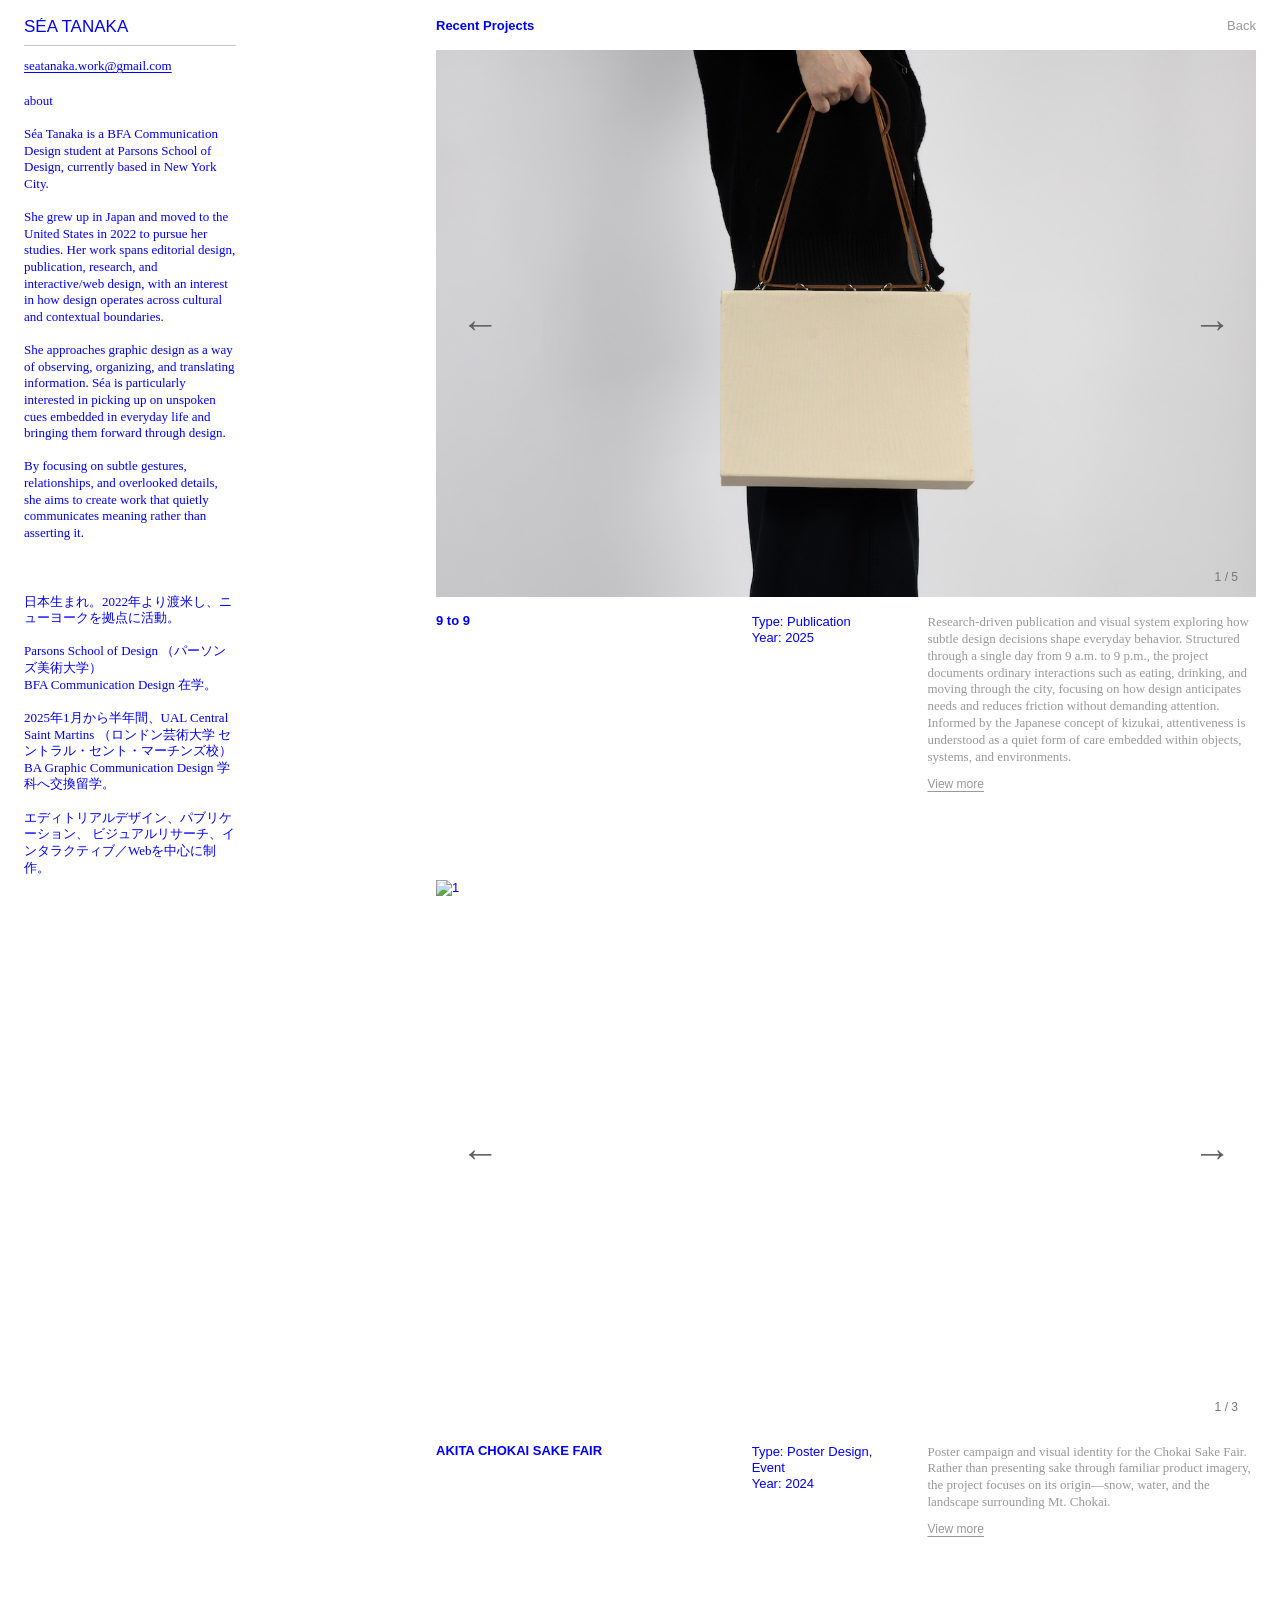
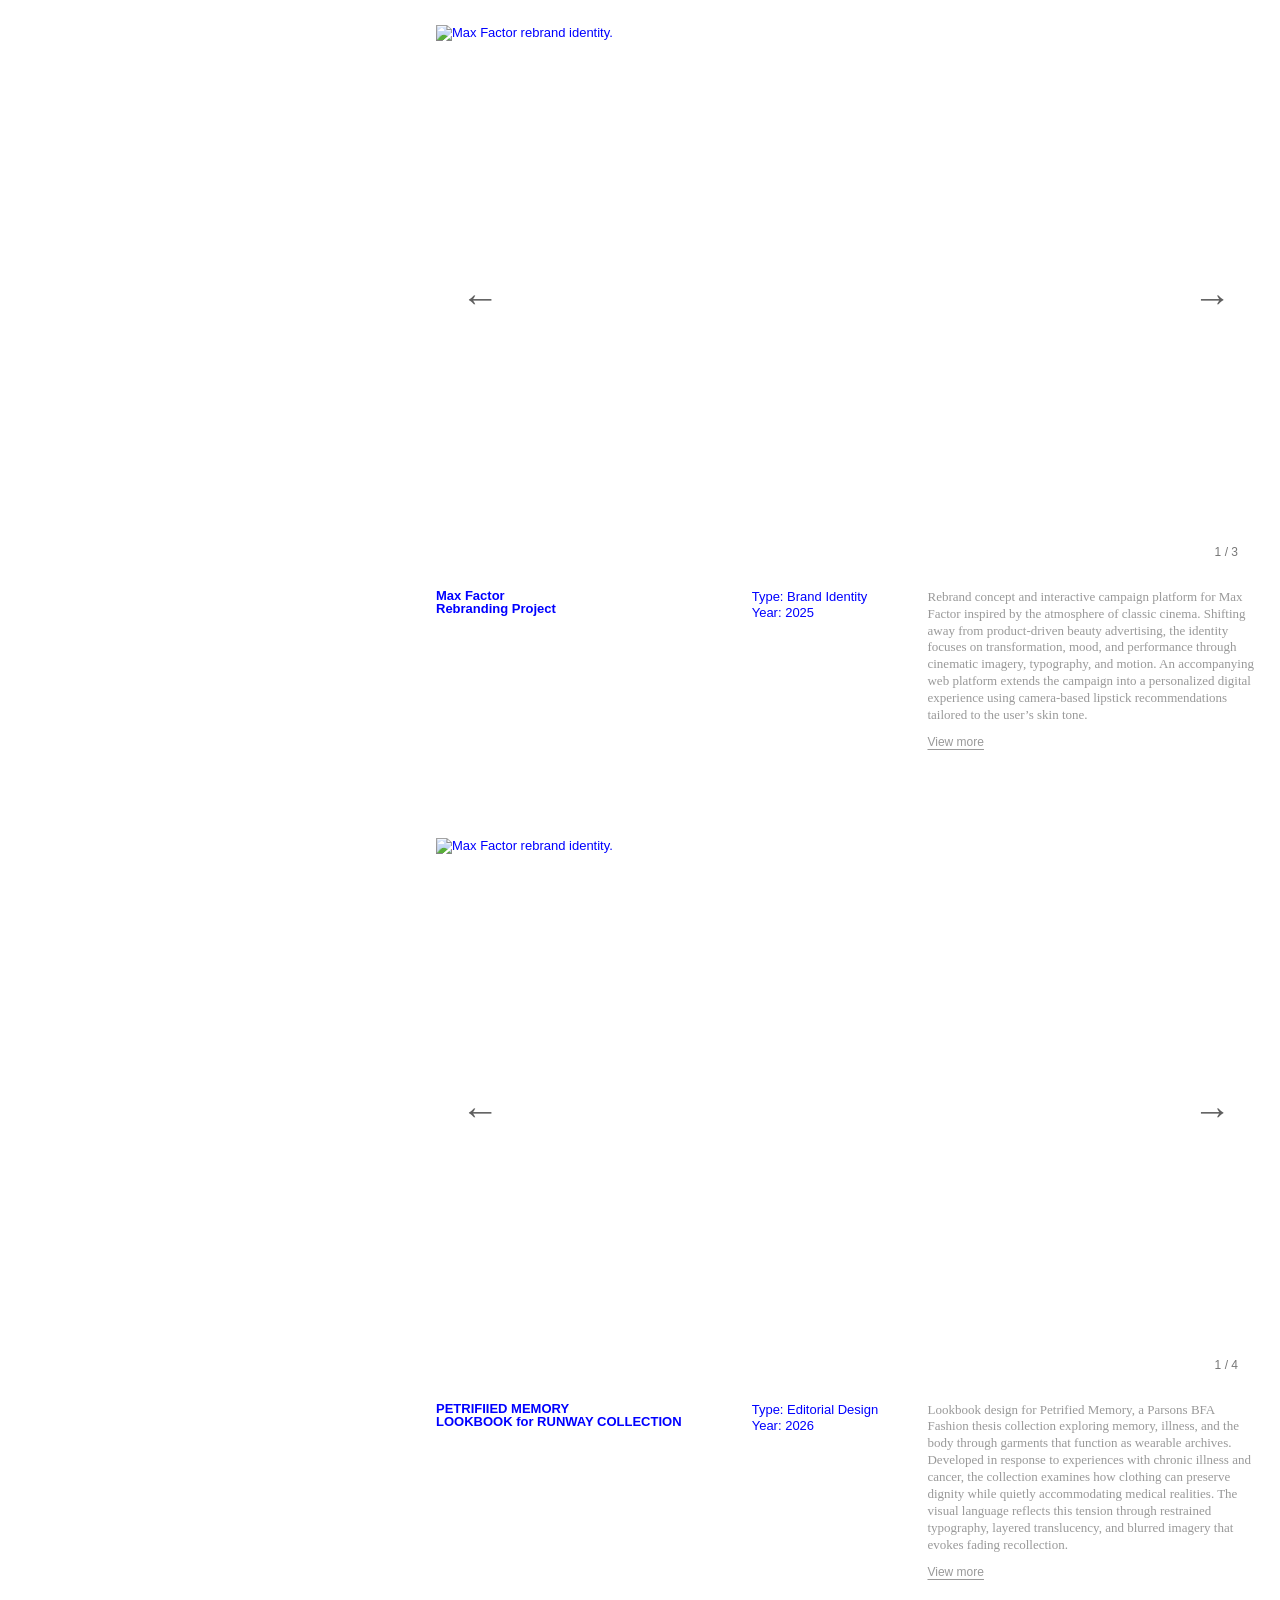
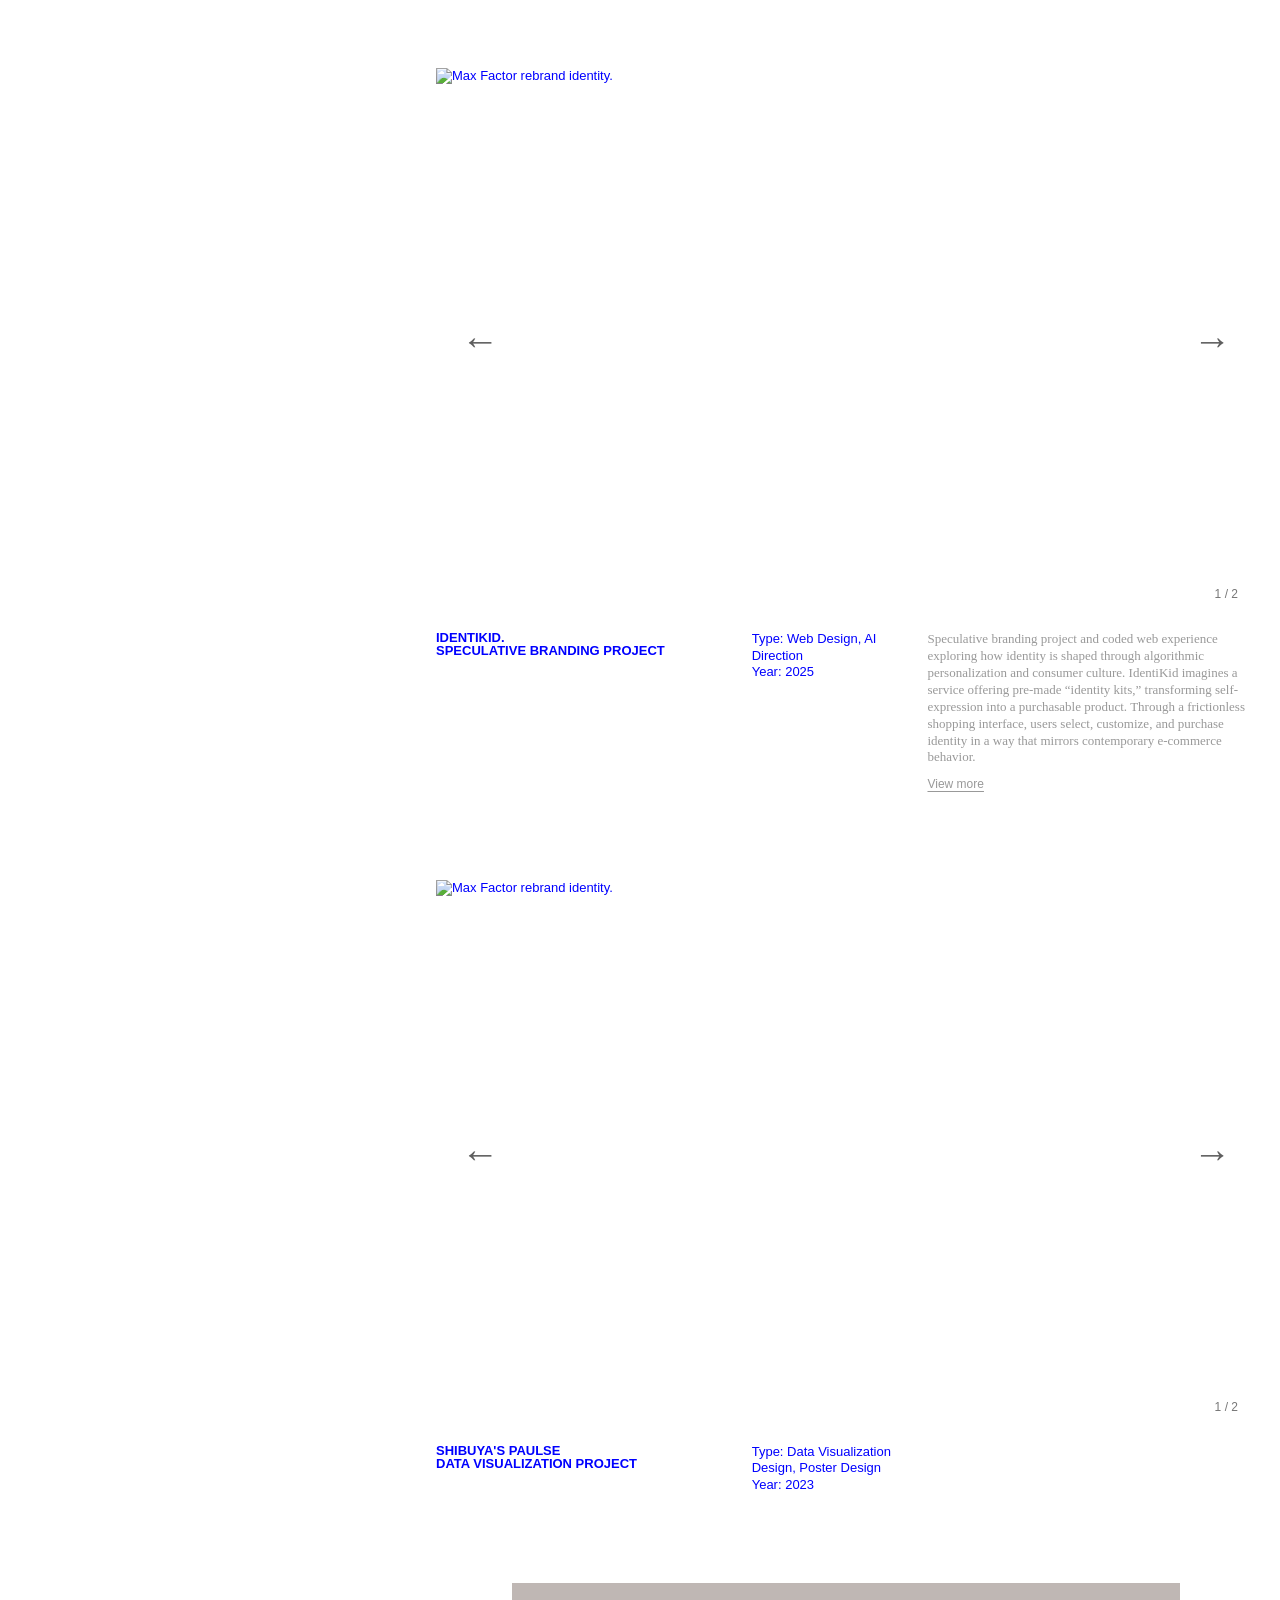
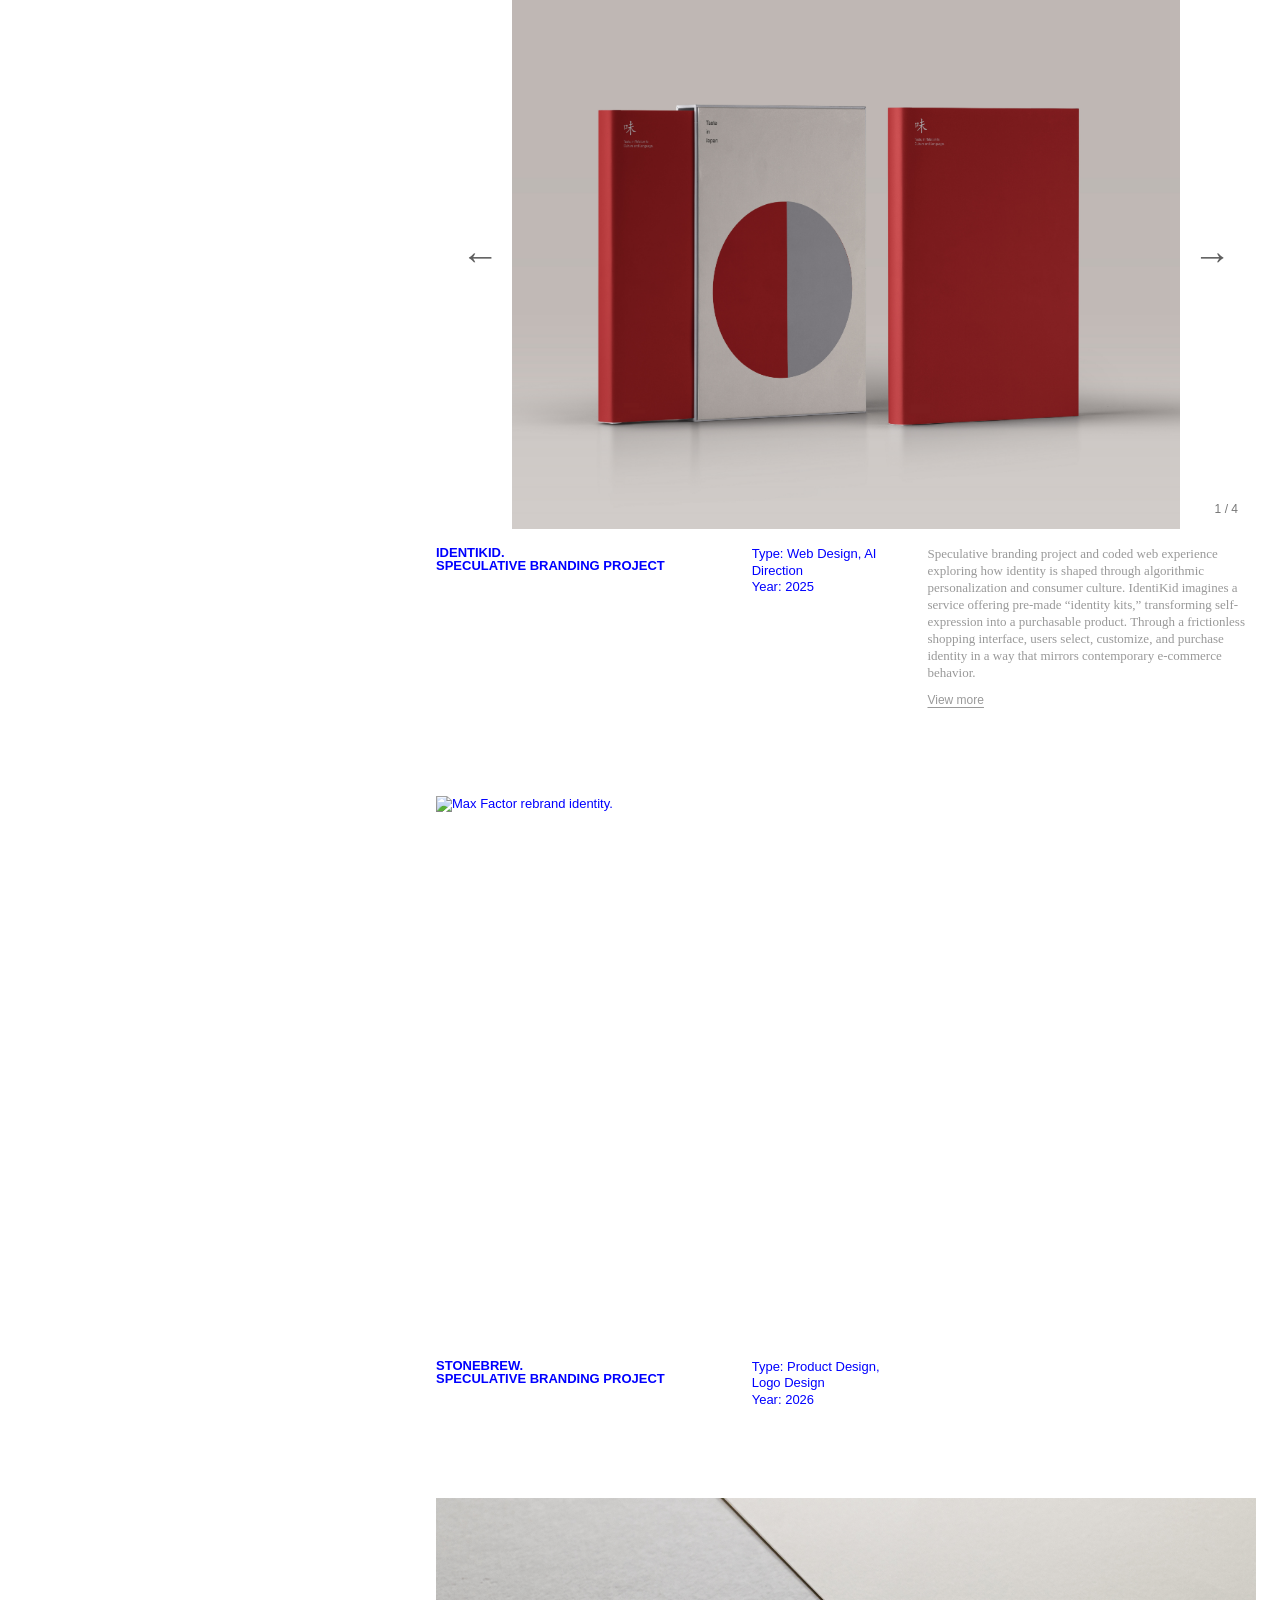
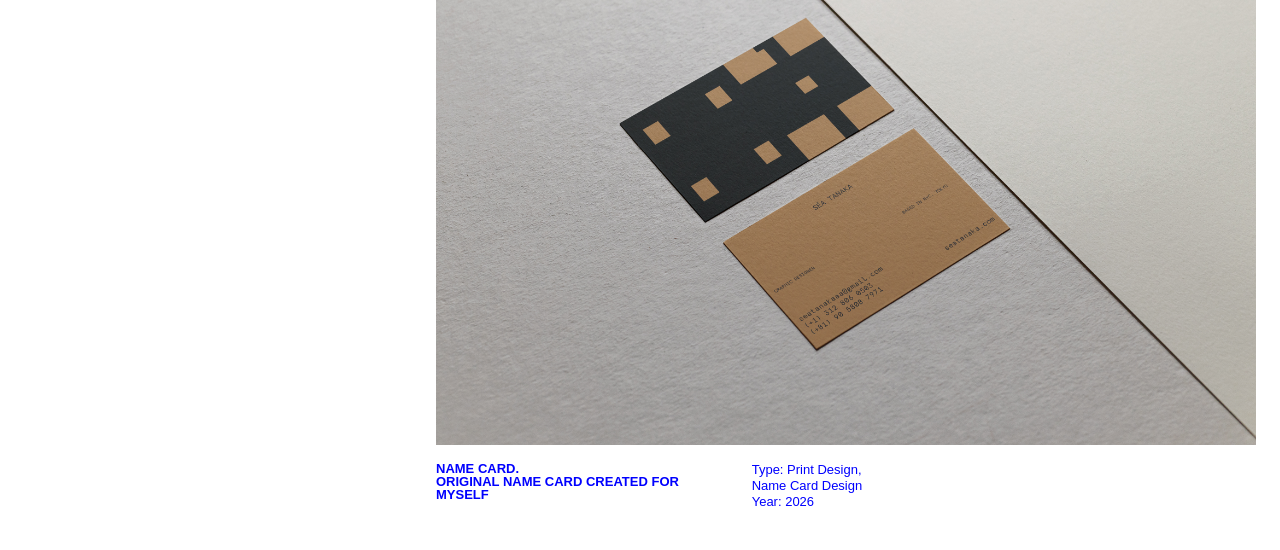
==== work.html @ 683904cb "work.html" ====
<!doctype html>
<html lang="en">

<head>
  <meta charset="utf-8" />
  <meta name="viewport" content="width=device-width, initial-scale=1" />

  <title>Séa Tanaka — Work</title>

  <meta
    name="description"
    content="Selected works by Séa Tanaka."
  />

  <link rel="stylesheet" href="styles.css" />
</head>

<body class="work-body">

  <main class="work-page">

    <!-- LEFT INFORMATION COLUMN -->
    <aside
      class="work-information"
      aria-label="About Séa Tanaka"
    >

      <div class="work-info-header">
        <a href="index.html">SÉA TANAKA</a>
      </div>

      <div class="work-rule"></div>

      <section class="work-info-grid intro-info">

        <div>
          <a href="mailto:seatanaka.work@gmail.com">
            seatanaka.work@gmail.com
          </a>
        </div>

        <div>
          <p>
            about
            <br /><br />

            Séa Tanaka is a BFA Communication Design student at
            Parsons School of Design, currently based in New York City.

            <br /><br />

            She grew up in Japan and moved to the United States in
            2022 to pursue her studies. Her work spans editorial design,
            publication, research, and interactive/web design, with an
            interest in how design operates across cultural and
            contextual boundaries.

            <br /><br />

            She approaches graphic design as a way of observing,
            organizing, and translating information. Séa is particularly
            interested in picking up on unspoken cues embedded in
            everyday life and bringing them forward through design.

            <br /><br />

            By focusing on subtle gestures, relationships, and overlooked
            details, she aims to create work that quietly communicates
            meaning rather than asserting it.
          </p>
        </div>

      </section>

      <section class="work-info-grid current-info">

        <p>
          日本生まれ。2022年より渡米し、ニューヨークを拠点に活動。

          <br /><br />

          Parsons School of Design
          （パーソンズ美術大学）<br />
          BFA Communication Design 在学。

          <br /><br />

          2025年1月から半年間、UAL Central Saint Martins
          （ロンドン芸術大学 セントラル・セント・マーチンズ校）
          BA Graphic Communication Design 学科へ交換留学。

          <br /><br />

          エディトリアルデザイン、パブリケーション、
          ビジュアルリサーチ、インタラクティブ／Webを中心に制作。

          <br /><br />

          日常の中にある言語化されていない気配や関係性に着目し、
          それらを視覚的な構造として立ち上げることに関心がある。
          主張するのではなく、静かに意味が伝わるデザインを
          志向している。
        </p>

      </section>

      <div class="work-rule"></div>

      <section class="work-info-grid detail-info">

        <p>Education</p>

        <div>
          <p>
            Parsons School of Design<br />
            BFA Communication Design<br />
            2022—2026
          </p>

          <p>
            Central Saint Martins<br />
            Graphic Communication Design<br />
            Study Abroad, 2025
          </p>
        </div>

      </section>

      <div class="work-rule"></div>

      <section class="work-info-grid detail-info">

        <p>Skills &amp; Tools</p>

        <div>
          <p>
            Adobe Suite<br />
            HTML / CSS / JS<br />
            Figma<br />
            English / Japanese Translation<br />
            Editorial Design<br />
            Publication Design<br />
            Visual Research<br />
            Interactive Design<br />
            Video
          </p>
        </div>

      </section>

    </aside>


    <!-- RIGHT PROJECT COLUMN -->
    <section class="projects-column">

      <header class="projects-header">
        <h1>Recent Projects</h1>
        <a href="index.html">Back</a>
      </header>

<!-- PROJECT 01 -->
<article class="project" id="9to9">

  <div
    class="project-slider"
    data-slider
    aria-label="9to9 image gallery"
  >

    <div class="project-slides">

      <figure class="project-slide is-active">
        <img
          src="9to9.JPG"
          alt="9to9 image 1"
        />
      </figure>

      <figure class="project-slide">
        <img
          src="9to9_2.JPG"
          alt="9to9 image 2"
        />
      </figure>

      <figure class="project-slide">
        <img
          src="9to9_3.JPG"
          alt="9to9 image 3"
        />
      </figure>

      <figure class="project-slide">
        <img
          src="9to9_4.JPG"
          alt="9to9 image 4"
        />
      </figure>

      <figure class="project-slide">
        <img
          src="9to9_5.jpg"
          alt="9to9 image 5"
        />
      </figure>

    </div>

    <button
      class="slider-button slider-button-previous"
      type="button"
      aria-label="Previous 9to9 image"
    >
      ←
    </button>

    <button
      class="slider-button slider-button-next"
      type="button"
      aria-label="Next 9to9 image"
    >
      →
    </button>

    <p class="slider-counter" aria-live="polite">
      <span class="slider-current">1</span>
      /
      <span class="slider-total">5</span>
    </p>

  </div>

  <div class="project-details">

    <h2>9 to 9</h2>

    <div class="project-meta-grid">
      <p>
        Type: Publication<br />
        Year: 2025
      </p>

      <p class="project-description-text">
        Research-driven publication and visual system exploring how subtle design decisions shape everyday behavior. Structured through a single day from 9 a.m. to 9 p.m., the project documents ordinary interactions such as eating, drinking, and moving through
        the city, focusing on how design anticipates needs and reduces friction without demanding attention. Informed by the Japanese concept of kizukai, attentiveness is understood as a quiet form of care embedded within objects, systems, and environments.
        Through observation, analysis, and categorization, the work reframes design not as something defined by visibility, but by its ability to integrate seamlessly into everyday life, where its success may ultimately lie in its ability to disappear.
      </p>
    </div>

  </div>

</article>


      <!-- PROJECT 02 -->
      <article class="project" id="between">

        <div
          class="project-slider"
          data-slider
          aria-label="Chokai Sake Fair"
        >

          <div class="project-slides">

            <figure class="project-slide is-active">
              <img
                src="akitasakefair.jpg"
                alt="1"
              />
            </figure>

            <figure class="project-slide">
              <img
                src="akitasakefair2.jpg"
                alt="2"
              />
            </figure>

            <figure class="project-slide">
              <img
                src="proj1_3.jpg"
                alt="3"
              />
            </figure>

          </div>

          <button
            class="slider-button slider-button-previous"
            type="button"
            aria-label="Previous Between image"
          >
            ←
          </button>

          <button
            class="slider-button slider-button-next"
            type="button"
            aria-label="Next Between image"
          >
            →
          </button>

          <p class="slider-counter" aria-live="polite">
            <span class="slider-current">1</span>
            /
            <span class="slider-total">5</span>
          </p>

        </div>

        <div class="project-details">

          <h2>AKITA CHOKAI SAKE FAIR</h2>

          <div class="project-meta-grid">

            <p>
              Type: Poster Design, Event<br />
              Year: 2024
            </p>

            <p class="project-description-text">
              Poster campaign and visual identity for the Chokai Sake Fair. Rather than presenting sake through familiar product imagery, the project focuses on its origin—snow, water, and the landscape surrounding Mt. Chokai. In the region, many local products are
              defined through their relationship to the mountain, positioning it as a source of value rather than a backdrop. Subtle gradients and repetition visualize the transformation from snow to water to sake, allowing meaning to emerge gradually through perception
              instead of direct storytelling. Installed across urban spaces, the visuals operate through quiet recognition rather than immediate attention.
            </p>

          </div>

        </div>

      </article>


      <!-- PROJECT 03 -->
      <article class="project" id="max-factor">

        <div
          class="project-slider"
          data-slider
          aria-label="Max Factor Rebrand image gallery"
        >

          <div class="project-slides">

            <figure class="project-slide is-active">
              <img
                src="Free Three Subway Station Poster Mockup.jpg"
                alt="Max Factor rebrand identity."
              />
            </figure>

            <figure class="project-slide">
              <img
                src="maxfactorweb.jpg"
                alt="Max Factor packaging design."
              />
            </figure>

            <figure class="project-slide">
              <img
                src="lga.jpg"
                alt="Max Factor brand application."
              />
            </figure>

          </div>

          <button
            class="slider-button slider-button-previous"
            type="button"
            aria-label="Previous Max Factor Rebrand image"
          >
            ←
          </button>

          <button
            class="slider-button slider-button-next"
            type="button"
            aria-label="Next Max Factor Rebrand image"
          >
            →
          </button>

          <p class="slider-counter" aria-live="polite">
            <span class="slider-current">1</span>
            /
            <span class="slider-total">4</span>
          </p>

        </div>

        <div class="project-details">

          <h2>Max Factor <br> Rebranding Project</h2>

          <div class="project-meta-grid">

            <p>
              Type: Brand Identity<br />
              Year: 2025
            </p>

            <p class="project-description-text">
              Rebrand concept and interactive campaign platform for Max Factor inspired by the atmosphere of classic cinema. Shifting away from product-driven beauty advertising, the identity focuses on transformation, mood, and performance through cinematic
              imagery, typography, and motion. An accompanying web platform extends the campaign into a personalized digital experience using camera-based lipstick recommendations tailored to the user’s skin tone. Rather than functioning solely as a shopping
              tool, the project positions beauty as an immersive brand experience across both physical and digital environments.
            </p>

          </div>

        </div>

      </article>

       <!-- PROJECT 04 -->
       <article class="project" id="petrified memory">

        <div
          class="project-slider"
          data-slider
          aria-label="Petrified Memory image gallery"
        >

          <div class="project-slides">

            <figure class="project-slide is-active">
              <img
                src="petrified.jpg"
                alt="Max Factor rebrand identity."
              />
            </figure>

            <figure class="project-slide">
              <img
                src="mockup3.jpg"
                alt="Max Factor packaging design."
              />
            </figure>

            <figure class="project-slide">
              <img
                src="4.png"
                alt="Max Factor brand application."
              />
            </figure>

            <figure class="project-slide">
              <img
                src="Screenshot 2026-05-10 at 2.46.54 AM.png"
                alt="Max Factor brand application."
              />
            </figure>

          </div>

          <button
            class="slider-button slider-button-previous"
            type="button"
            aria-label="Previous Max Factor Rebrand image"
          >
            ←
          </button>

          <button
            class="slider-button slider-button-next"
            type="button"
            aria-label="Next Max Factor Rebrand image"
          >
            →
          </button>

          <p class="slider-counter" aria-live="polite">
            <span class="slider-current">1</span>
            /
            <span class="slider-total">4</span>
          </p>

        </div>

        <div class="project-details">

          <h2>PETRIFIIED MEMORY<br> LOOKBOOK for RUNWAY COLLECTION</h2>

          <div class="project-meta-grid">

            <p>
              Type: Editorial Design<br />
              Year: 2026
            </p>

            <p class="project-description-text">
              Lookbook design for Petrified Memory, a Parsons BFA Fashion thesis collection exploring memory, illness, and the body through garments that function as wearable archives. Developed in response to experiences with chronic illness and cancer, the
              collection examines how clothing can preserve dignity while quietly accommodating medical realities. The visual language reflects this tension through restrained typography, layered translucency, and blurred imagery that evokes fading recollection.
              Rather than emphasizing spectacle, the design operates through subtle atmosphere—positioning memory not simply as something remembered, but materialized and preserved through the act of making.
            </p>

          </div>

        </div>

      </article>

             <!-- PROJECT 04 -->
             <article class="project" id="petrified memory">

              <div
                class="project-slider"
                data-slider
                aria-label="Petrified Memory image gallery"
              >
      
                <div class="project-slides">
      
                  <figure class="project-slide is-active">
                    <img
                      src="identikidmockup.jpg"
                      alt="Max Factor rebrand identity."
                    />
                  </figure>
      
                  <figure class="project-slide">
                    <img
                      src="SCREEN.jpg"
                      alt="Max Factor packaging design."
                    />
                  </figure>

                </div>
      
                <button
                  class="slider-button slider-button-previous"
                  type="button"
                  aria-label="Previous Max Factor Rebrand image"
                >
                  ←
                </button>
      
                <button
                  class="slider-button slider-button-next"
                  type="button"
                  aria-label="Next Max Factor Rebrand image"
                >
                  →
                </button>
      
                <p class="slider-counter" aria-live="polite">
                  <span class="slider-current">1</span>
                  /
                  <span class="slider-total">4</span>
                </p>
      
              </div>
      
              <div class="project-details">
      
                <h2>IDENTIKID.<br> SPECULATIVE BRANDING PROJECT</h2>
      
                <div class="project-meta-grid">
      
                  <p>
                    Type: Web Design, AI Direction<br />
                    Year: 2025
                  </p>
      
                  <p class="project-description-text">
                    Speculative branding project and coded web experience exploring how identity is shaped through algorithmic personalization and consumer culture. IdentiKid imagines a service offering pre-made “identity kits,” transforming self-expression into a
                    purchasable product. Through a frictionless shopping interface, users select, customize, and purchase identity in a way that mirrors contemporary e-commerce behavior. The minimal corporate aesthetic reflects the clarity and efficiency of algorithmic
                    systems, intentionally blurring the boundary between critique and participation. Rather than offering a definitive answer, the project questions how much of the self is genuinely constructed versus pre-selected through digital systems.
                  </p>
      
                </div>
      
              </div>
      
            </article>

                         <!-- PROJECT 05 -->
             <article class="project" id="petrified memory">

              <div
                class="project-slider"
                data-slider
                aria-label="Petrified Memory image gallery"
              >
      
                <div class="project-slides">
      
                  <figure class="project-slide is-active">
                    <img
                      src="Free Poster Hanging on Tripod Mockup.jpg"
                      alt="Max Factor rebrand identity."
                    />
                  </figure>
      
                  <figure class="project-slide">
                    <img
                      src="SHIBUYAS_PULSE.jpg"
                      alt="Max Factor packaging design."
                    />
                  </figure>

                </div>
      
                <button
                  class="slider-button slider-button-previous"
                  type="button"
                  aria-label="Previous Max Factor Rebrand image"
                >
                  ←
                </button>
      
                <button
                  class="slider-button slider-button-next"
                  type="button"
                  aria-label="Next Max Factor Rebrand image"
                >
                  →
                </button>
      
                <p class="slider-counter" aria-live="polite">
                  <span class="slider-current">1</span>
                  /
                  <span class="slider-total">4</span>
                </p>
      
              </div>
      
              <div class="project-details">
      
                <h2>SHIBUYA'S PAULSE<br> DATA VISUALIZATION PROJECT</h2>
      
                <div class="project-meta-grid">
      
                  <p>
                    Type: Data Visualization Design, Poster Design<br />
                    Year: 2023
                  </p>
      
                  <p class="project-description-text">
                   






                  </p>
      
                </div>
      
              </div>
      
            </article>

            <!-- PROJECT 06 -->
            <article class="project" id="petrified memory">

              <div
                class="project-slider"
                data-slider
                aria-label="Petrified Memory image gallery"
              >
      
                <div class="project-slides">
      
                  <figure class="project-slide is-active">
                    <img
                      src="3.jpg"
                      alt="Max Factor rebrand identity."
                    />
                  </figure>
      
                  <figure class="project-slide">
                    <img
                      src="Tanaka_Séa_TASTE_file2.jpg"
                      alt="Max Factor packaging design."
                    />
                  </figure>

                  <figure class="project-slide">
                    <img
                      src="IMG_5974.JPG"
                      alt="Max Factor packaging design."
                    />
                  </figure>

                  <figure class="project-slide">
                    <img
                      src="Tanaka_Séa_TASTE_file3.jpg"
                      alt="Max Factor packaging design."
                    />
                  </figure>


                </div>
      
                <button
                  class="slider-button slider-button-previous"
                  type="button"
                  aria-label="Previous Max Factor Rebrand image"
                >
                  ←
                </button>
      
                <button
                  class="slider-button slider-button-next"
                  type="button"
                  aria-label="Next Max Factor Rebrand image"
                >
                  →
                </button>
      
                <p class="slider-counter" aria-live="polite">
                  <span class="slider-current">1</span>
                  /
                  <span class="slider-total">4</span>
                </p>
      
              </div>
      
              <div class="project-details">
      
                <h2>IDENTIKID.<br> SPECULATIVE BRANDING PROJECT</h2>
      
                <div class="project-meta-grid">
      
                  <p>
                    Type: Web Design, AI Direction<br />
                    Year: 2025
                  </p>
      
                  <p class="project-description-text">
                    Speculative branding project and coded web experience exploring how identity is shaped through algorithmic personalization and consumer culture. IdentiKid imagines a service offering pre-made “identity kits,” transforming self-expression into a
                    purchasable product. Through a frictionless shopping interface, users select, customize, and purchase identity in a way that mirrors contemporary e-commerce behavior. The minimal corporate aesthetic reflects the clarity and efficiency of algorithmic
                    systems, intentionally blurring the boundary between critique and participation. Rather than offering a definitive answer, the project questions how much of the self is genuinely constructed versus pre-selected through digital systems.
                  </p>
      
                </div>
      
              </div>
      
            </article>

                        <!-- PROJECT 06 -->
            <article class="project" id="petrified memory">

              <div
                class="project-slider"
                data-slider
                aria-label="Petrified Memory image gallery"
              >
      
                <div class="project-slides">
      
                  <figure class="project-slide is-active">
                    <img
                      src="stonebrew.jpg"
                      alt="Max Factor rebrand identity."
                    />
                  </figure>

                </div>
      
                <button
                  class="slider-button slider-button-previous"
                  type="button"
                  aria-label="Previous Max Factor Rebrand image"
                >
                  ←
                </button>
      
                <button
                  class="slider-button slider-button-next"
                  type="button"
                  aria-label="Next Max Factor Rebrand image"
                >
                  →
                </button>
      
                <p class="slider-counter" aria-live="polite">
                  <span class="slider-current">1</span>
                  /
                  <span class="slider-total">4</span>
                </p>
      
              </div>
      
              <div class="project-details">
      
                <h2>STONEBREW.<br> SPECULATIVE BRANDING PROJECT</h2>
      
                <div class="project-meta-grid">
      
                  <p>
                    Type: Product Design, Logo Design<br />
                    Year: 2026
                  </p>
      
                  <p class="project-description-text">
              
                  </p>
      
                </div>
      
              </div>
      
            </article>


            <!-- PROJECT 07 -->
            <article class="project" id="petrified memory">

              <div
                class="project-slider"
                data-slider
                aria-label="Petrified Memory image gallery"
              >
      
                <div class="project-slides">
      
                  <figure class="project-slide is-active">
                    <img
                      src="namecard.jpg"
                      alt="Max Factor rebrand identity."
                    />
                  </figure>


                </div>
      
                <button
                  class="slider-button slider-button-previous"
                  type="button"
                  aria-label="Previous Max Factor Rebrand image"
                >
                  ←
                </button>
      
                <button
                  class="slider-button slider-button-next"
                  type="button"
                  aria-label="Next Max Factor Rebrand image"
                >
                  →
                </button>
      
                <p class="slider-counter" aria-live="polite">
                  <span class="slider-current">1</span>
                  /
                  <span class="slider-total">4</span>
                </p>
      
              </div>
      
              <div class="project-details">
      
                <h2>NAME CARD.<br>ORIGINAL NAME CARD CREATED FOR MYSELF</h2>
      
                <div class="project-meta-grid">
      
                  <p>
                    Type: Print Design, Name Card Design<br />
                    Year: 2026
                  </p>
      
                  <p class="project-description-text">
                

                  </p>
      
                </div>
      
              </div>
      
            </article>
      

    </section>

    

  </main>

  <script>
    document.addEventListener("DOMContentLoaded", function () {
  
      /* ========================================
         PROJECT IMAGE SLIDERS
      ======================================== */
  
      const sliders = document.querySelectorAll(".project-slider");
  
      sliders.forEach(function (slider) {
        const slides = Array.from(
          slider.querySelectorAll(".project-slide")
        );
  
        const previousButton = slider.querySelector(
          ".slider-button-previous"
        );
  
        const nextButton = slider.querySelector(
          ".slider-button-next"
        );
  
        const currentCounter = slider.querySelector(
          ".slider-current"
        );
  
        const totalCounter = slider.querySelector(
          ".slider-total"
        );
  
        const sliderCounter = slider.querySelector(
          ".slider-counter"
        );
  
        if (slides.length === 0) {
          return;
        }
  
        let currentIndex = 0;
        let touchStartX = 0;
  
        function showSlide(index) {
          currentIndex =
            (index + slides.length) % slides.length;
  
          slides.forEach(function (slide, slideIndex) {
            const isActive =
              slideIndex === currentIndex;
  
            slide.classList.toggle(
              "is-active",
              isActive
            );
  
            slide.setAttribute(
              "aria-hidden",
              String(!isActive)
            );
          });
  
          if (currentCounter) {
            currentCounter.textContent =
              String(currentIndex + 1);
          }
        }
  
        if (totalCounter) {
          totalCounter.textContent =
            String(slides.length);
        }
  
        /* Hide the arrows and counter for one-image projects */
        if (slides.length === 1) {
          if (previousButton) {
            previousButton.hidden = true;
          }
  
          if (nextButton) {
            nextButton.hidden = true;
          }
  
          if (sliderCounter) {
            sliderCounter.hidden = true;
          }
        }
  
        previousButton?.addEventListener(
          "click",
          function () {
            showSlide(currentIndex - 1);
          }
        );
  
        nextButton?.addEventListener(
          "click",
          function () {
            showSlide(currentIndex + 1);
          }
        );
  
        slider.addEventListener(
          "touchstart",
          function (event) {
            touchStartX =
              event.changedTouches[0].clientX;
          },
          { passive: true }
        );
  
        slider.addEventListener(
          "touchend",
          function (event) {
            const touchEndX =
              event.changedTouches[0].clientX;
  
            const swipeDistance =
              touchEndX - touchStartX;
  
            if (swipeDistance > 45) {
              showSlide(currentIndex - 1);
            } else if (swipeDistance < -45) {
              showSlide(currentIndex + 1);
            }
          },
          { passive: true }
        );
  
        showSlide(0);
      });
  
  
      /* ========================================
         PROJECT DESCRIPTION VIEW MORE
      ======================================== */
  
      const descriptions = document.querySelectorAll(
        ".project-description-text"
      );
  
      function splitIntoSentences(text) {
        if ("Segmenter" in Intl) {
          const segmenter = new Intl.Segmenter(
            document.documentElement.lang || "en",
            {
              granularity: "sentence"
            }
          );
  
          return Array.from(
            segmenter.segment(text),
            function (segment) {
              return segment.segment.trim();
            }
          ).filter(Boolean);
        }
  
        return (
          text.match(
            /[^.!?。！？]+[.!?。！？]+|[^.!?。！？]+$/g
          ) || [text]
        ).map(function (sentence) {
          return sentence.trim();
        });
      }
  
      descriptions.forEach(function (description, index) {
        const fullText = description.textContent
          .replace(/\s+/g, " ")
          .trim();
  
        /* Ignore empty descriptions */
        if (!fullText) {
          return;
        }
  
        const sentences = splitIntoSentences(fullText);
  
        /* No button when the description is 3 sentences or shorter */
        if (sentences.length <= 3) {
          description.textContent = fullText;
          return;
        }
  
        const previewText = sentences
          .slice(0, 3)
          .join(" ");
  
        const descriptionId =
          "project-description-" + index;
  
        description.id = descriptionId;
        description.textContent = "";
  
        const preview = document.createElement("span");
        preview.className = "description-preview";
        preview.textContent = previewText;
  
        const full = document.createElement("span");
        full.className = "description-full";
        full.textContent = fullText;
  
        const button = document.createElement("button");
        button.className = "description-toggle";
        button.type = "button";
        button.textContent = "View more";
  
        button.setAttribute(
          "aria-expanded",
          "false"
        );
  
        button.setAttribute(
          "aria-controls",
          descriptionId
        );
  
        button.addEventListener("click", function () {
          const isExpanded =
            description.classList.toggle("is-expanded");
  
          button.textContent = isExpanded
            ? "View less"
            : "View more";
  
          button.setAttribute(
            "aria-expanded",
            String(isExpanded)
          );
        });
  
        description.appendChild(preview);
description.appendChild(full);
description.appendChild(button);
      });
  
    });
  </script>

</body>
</html>
---- styles.css ----
@font-face {
  font-family: "Apercu Mono Pro";
  src: url("fonts/ApercuMonoPro-Regular.ttf") format("truetype");
  font-weight: 400;
  font-style: normal;
  font-display: swap;
}

@font-face {
  font-family: "Apercu Mono Pro";
  src: url("fonts/ApercuMonoPro-Medium.ttf") format("truetype");
  font-weight: 500;
  font-style: normal;
  font-display: swap;
}

@font-face {
  font-family: "Apercu Mono Pro";
  src: url("fonts/ApercuMonoPro-Bold.ttf") format("truetype");
  font-weight: 700;
  font-style: normal;
  font-display: swap;
}

:root {
  --page-background: #ffffff;
  --text-color: #0000ff;
  --muted: #999999;
  --rule: #c8c8c8;
  --page-padding: clamp(1rem, 2.2vw, 2.25rem);
  --serif: "Times New Roman", Times, serif;
  --sans: "Apercu Mono Pro", Arial, Helvetica, sans-serif;
}

*,
*::before,
*::after {
  box-sizing: border-box;
}

html {
  scroll-behavior: smooth;
}

body {
  margin: 0;
  min-width: 320px;
  background: var(--page-background);
  color: var(--text-color);
  font-family: var(--serif);
  font-size: clamp(15px, 1vw, 18px);
  line-height: 1.15;
}

a {
  color: inherit;
  text-decoration-thickness: 1px;
  text-underline-offset: 0.12em;
}

button {
  font: inherit;
}

p,
h1,
h2,
figure {
  margin: 0;
}


/* ========================================
   LANDING PAGE
======================================== */

.landing {
  position: relative;
  isolation: isolate;
  min-height: 100svh;
  overflow: hidden;
  padding: var(--page-padding);

  display: grid;
  grid-template-rows: auto 1fr auto;

  /* Everything on the landing page is sans */
  font-family: var(--sans);
}

.intro-grid,
.footer {
  position: relative;
  z-index: 2;
}

.intro-grid {
  display: grid;
  grid-template-columns:
    minmax(150px, 0.75fr)
    minmax(130px, 0.65fr)
    minmax(300px, 1.5fr);

  gap: clamp(1.5rem, 5vw, 6rem);
  align-items: start;
}

.site-title,
.project-meta a,
.footer-nav a {
  text-decoration: none;
}

/* Only "work" is serif italic */
.project-meta h1,
.project-meta h1 a {
  font-family: var(--serif);
  font-size: 1em;
  font-style: italic;
  font-weight: 400;
}

.project-meta h1 a {
  display: inline-block;

  transition:
      transform 0.25s ease,
      letter-spacing 0.25s ease;

      animation: workHint 20s cubic-bezier(.22,1,.36,1) infinite;
}

.project-meta h1 a:hover {
  transform: scale(1.08);
  letter-spacing: 0.04em;
}

@keyframes workHint {

  /* Idle */
  0%, 85%, 100% {
      transform: scale(1);
      letter-spacing: 0;
  }

  /* First pulse */
  2% {
      transform: scale(1.18);
      letter-spacing: 0.08em;
  }

  4% {
      transform: scale(1);
      letter-spacing: 0;
  }

  /* Second pulse */
  6% {
      transform: scale(1.18);
      letter-spacing: 0.08em;
  }

  8% {
      transform: scale(1);
      letter-spacing: 0;
  }
}

/* Everything else stays sans */
.site-title,
.project-description,
.project-description p,
.read-more,
.footer,
.footer-nav,
.footer-nav a,
.copyright {
  font-family: var(--sans);
  font-style: normal;
}

.project-description {
  justify-self: end;
  width: min(100%, 430px);

  font-size: 11px;   /* try 12px */
  line-height: 1.35;
}

.image-stage {
  position: absolute;
  inset: 0;
  z-index: 1;

  display: flex;
  align-items: center;
  justify-content: center;

  pointer-events: none;
}

.image-stage img {
  display: block;
  width: min(21vw, 360px);
  aspect-ratio: 4 / 5;

  object-fit: cover;
  object-position: center;
}

.footer {
  align-self: end;

  display: flex;
  justify-content: space-between;
  align-items: flex-end;

  gap: 2rem;
  font-size: 0.8em;
}

.footer-nav {
  display: flex;
  gap: 1.1rem;
}


/* ========================================
   WORK PAGE
======================================== */

.work-body {
  background: #ffffff;
  font-family: var(--sans);
  font-size: 13px;
  line-height: 1.25;
}

.work-page {
  width: 100%;
  padding: 18px 24px 40px;

  display: grid;
  grid-template-columns:
    minmax(190px, 220px)
    minmax(60px, 1fr)
    minmax(620px, 820px);

  align-items: start;
}


/* ========================================
   LEFT INFORMATION COLUMN
======================================== */

.work-information {
  grid-column: 1;

  position: sticky;
  top: 18px;
  align-self: start;

  max-height: calc(100svh - 36px);
  overflow-y: auto;
  overflow-x: hidden;

  padding-right: 8px;

  font-family: var(--serif);
  font-size: 13px;
  line-height: 1.26;
}

/* Name stays sans */
.work-info-header {
  font-family: var(--sans);
  font-size: 17px;
  line-height: 1;
  font-weight: 400;
  text-transform: uppercase;
}

.work-info-header a {
  text-decoration: none;
}

.work-rule {
  height: 1px;
  margin: 10px 0 12px;
  background: var(--rule);
}

.work-info-grid {
  display: block;
  font-family: var(--serif);
}

.work-info-grid > div + div {
  margin-top: 18px;
}

.intro-info {
  font-family: var(--serif);
  font-size: 13px;
  line-height: 1.28;
}

.intro-info p + p {
  margin-top: 16px;
}

.resume-link {
  margin-top: 18px;
}

.current-info {
  margin: 52px 0 48px;

  font-family: var(--serif);
  font-size: 13px;
  line-height: 1.28;
}

.current-info > div + div {
  margin-top: 12px;
}

.detail-info {
  padding: 0 0 30px;

  font-family: var(--serif);
  font-size: 12.5px;
  line-height: 1.28;
}

.detail-info + .detail-info {
  padding-top: 14px;
  border-top: 1px solid var(--rule);
}

.detail-info > div + div {
  margin-top: 14px;
}

.detail-info div p + p {
  margin-top: 16px;
}


/* ========================================
   RIGHT PROJECT COLUMN
======================================== */

.projects-column {
  grid-column: 3;

  min-width: 0;
  width: 100%;
  max-width: 820px;

  justify-self: end;

  font-family: var(--sans);
}

.projects-header {
  display: flex;
  justify-content: space-between;
  align-items: baseline;

  gap: 24px;
  margin-bottom: 16px;

  font-family: var(--sans);
}

.projects-header h1,
.project-details h2 {
  font-family: var(--sans);
  font-size: 13px;
  line-height: 1;
  font-style: normal;
  font-weight: 600;
}

.projects-header a {
  color: var(--muted);
  text-decoration: none;
}

.project + .project {
  margin-top: 90px;
}


/* ========================================
   PROJECT SLIDER
======================================== */

.project-slider {
  position: relative;
  width: 100%;
  overflow: hidden;

  background: transparent;
  touch-action: pan-y;
}

.project-slides {
  position: relative;
  width: 100%;
  aspect-ratio: 3 / 2;
}

.project-slide {
  position: absolute;
  inset: 0;

  visibility: hidden;
  opacity: 0;
  pointer-events: none;

  transition:
    opacity 0.25s ease,
    visibility 0.25s ease;
}

.project-slide.is-active {
  visibility: visible;
  opacity: 1;
  pointer-events: auto;
}

.project-slide img {
  display: block;
  width: 100%;
  height: 100%;

  object-fit: contain;
  object-position: center;

  user-select: none;
  -webkit-user-select: none;
  -webkit-user-drag: none;
}


/* ========================================
   SLIDER ARROWS
======================================== */

.slider-button {
  position: absolute;
  top: 50%;
  z-index: 10;

  width: 52px;
  height: 52px;
  padding: 0;
  border: 0;

  display: flex;
  align-items: center;
  justify-content: center;

  background: transparent;
  color: #5f5f5f;

  font-family: var(--sans);
  font-size: 38px;
  font-weight: 300;
  line-height: 1;

  cursor: pointer;
  pointer-events: auto;

  transform: translateY(-50%);
}

.slider-button-previous {
  left: 18px;
}

.slider-button-next {
  right: 18px;
}

.slider-button:hover {
  color: #111111;
}

.slider-button:focus-visible {
  outline: 1px solid #111111;
  outline-offset: 3px;
}

.slider-button[hidden] {
  display: none;
}


/* ========================================
   IMAGE COUNTER
======================================== */

.slider-counter {
  position: absolute;
  right: 18px;
  bottom: 14px;
  z-index: 3;

  color: #777777;

  font-family: var(--sans);
  font-size: 12px;
  line-height: 1;
}

.slider-counter[hidden] {
  display: none;
}


/* ========================================
   PROJECT DETAILS
======================================== */

.project-details {
  width: 100%;
  max-width: 820px;
  margin-top: 17px;

  display: grid;
  grid-template-columns:
    minmax(150px, 0.72fr)
    minmax(320px, 1.28fr);

  gap: 32px;

  font-family: var(--sans);
}

.project-meta-grid {
  display: grid;
  grid-template-columns:
    minmax(110px, 0.45fr)
    minmax(200px, 1fr);

  gap: 28px;
}

/* Type and year stay sans */
.project-meta-grid > p:first-child {
  font-family: var(--sans);
}

/* Description is serif */
.project-description-text {
  color: var(--muted);

  font-family: var(--serif);
  font-size: 13px;
  line-height: 1.3;
}


/* ========================================
   VIEW MORE / VIEW LESS
======================================== */

.description-full {
  display: none;
}

.project-description-text.is-expanded
.description-preview {
  display: none;
}

.project-description-text.is-expanded
.description-full {
  display: inline;
}

.description-toggle {
  display: block;
  margin-top: 12px;
  padding: 0;
  border: 0;

  background: transparent;
  color: var(--muted);

  font-family: var(--sans);
  font-size: 12px;
  font-style: normal;
  font-weight: 400;
  line-height: 1;

  text-align: left;
  text-decoration: underline;
  text-decoration-thickness: 1px;
  text-underline-offset: 3px;

  cursor: pointer;
}

.description-toggle:hover {
  color: #111111;
}

.description-toggle:focus-visible {
  outline: 1px solid currentColor;
  outline-offset: 4px;
}


/* ========================================
   LARGE / MEDIUM SCREEN ADJUSTMENTS
======================================== */

@media (max-width: 1250px) {
  .work-page {
    grid-template-columns:
      minmax(180px, 210px)
      minmax(48px, 1fr)
      minmax(540px, 720px);
  }

  .projects-column,
  .project-details {
    width: 100%;
    max-width: none;
  }
}

@media (max-width: 1050px) {
  .work-page {
    grid-template-columns:
      minmax(170px, 200px)
      minmax(36px, 1fr)
      minmax(0, 1fr);
  }
}

@media (max-width: 900px) {
  .intro-grid {
    grid-template-columns: 1fr 1fr;
    gap: 1.75rem 2rem;
  }

  .project-description {
    grid-column: 1 / -1;
  }

  .image-stage {
    padding-top: 5rem;
  }

  .image-stage img {
    width: min(34vw, 300px);
  }

  .work-page {
    grid-template-columns: 1fr;
    row-gap: 52px;
    padding: 18px;
  }

  .work-information,
  .projects-column {
    grid-column: 1;
  }

  .work-information {
    position: static;
    max-height: none;
    overflow: visible;
    padding-right: 0;
  }

  .projects-column {
    max-width: 100%;
    justify-self: stretch;
  }
}

@media (max-width: 650px) {
  .landing {
    overflow-y: auto;
    gap: 2rem;
  }

  .intro-grid {
    grid-template-columns: 1fr;
    gap: 1rem;
  }

  .project-description {
    grid-column: auto;
    max-width: 100%;
  }

  .image-stage {
    position: relative;
    inset: auto;
    min-height: 47vh;
    padding: 0;
  }

  .image-stage img {
    width: min(55vw, 240px);
  }

  .footer {
    flex-direction: column-reverse;
    align-items: flex-start;
    gap: 1rem;
  }

  .work-page {
    padding: 14px;
  }

  .work-info-header {
    font-size: 16px;
  }

  .project-slides {
    aspect-ratio: 4 / 3;
  }

  .slider-button {
    width: 44px;
    height: 44px;
    font-size: 30px;
  }

  .slider-button-previous {
    left: 6px;
  }

  .slider-button-next {
    right: 6px;
  }

  .slider-counter {
    right: 10px;
    bottom: 10px;
  }

  .project-details,
  .project-meta-grid {
    grid-template-columns: 1fr;
    gap: 16px;
  }

  .current-info {
    margin: 38px 0;
  }

  .project + .project {
    margin-top: 64px;
  }

  .project-details {
    width: 100%;
  }

  .description-toggle {
    margin-top: 10px;
  }
}


/* ========================================
   REDUCED MOTION
======================================== */

@media (prefers-reduced-motion: reduce) {
  html {
    scroll-behavior: auto;
  }

  .project-slide {
    transition: none;
  }
}
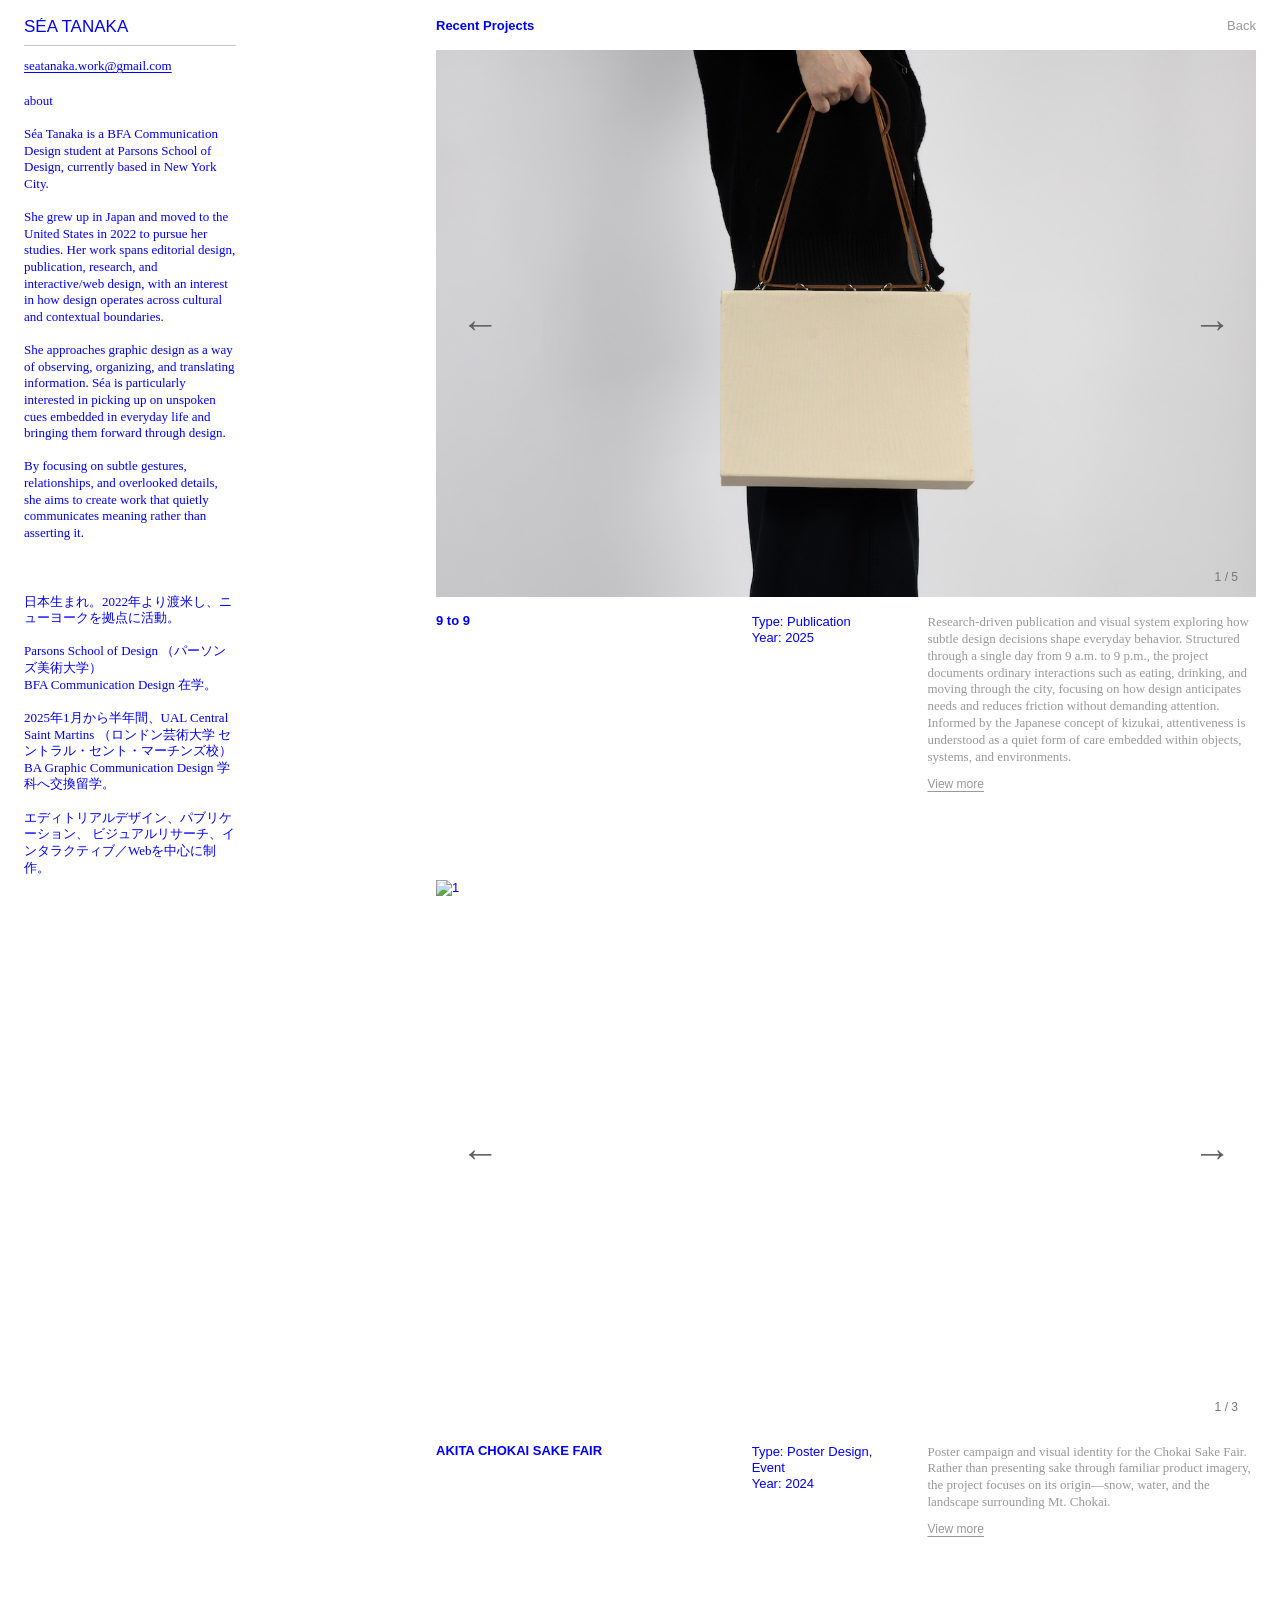
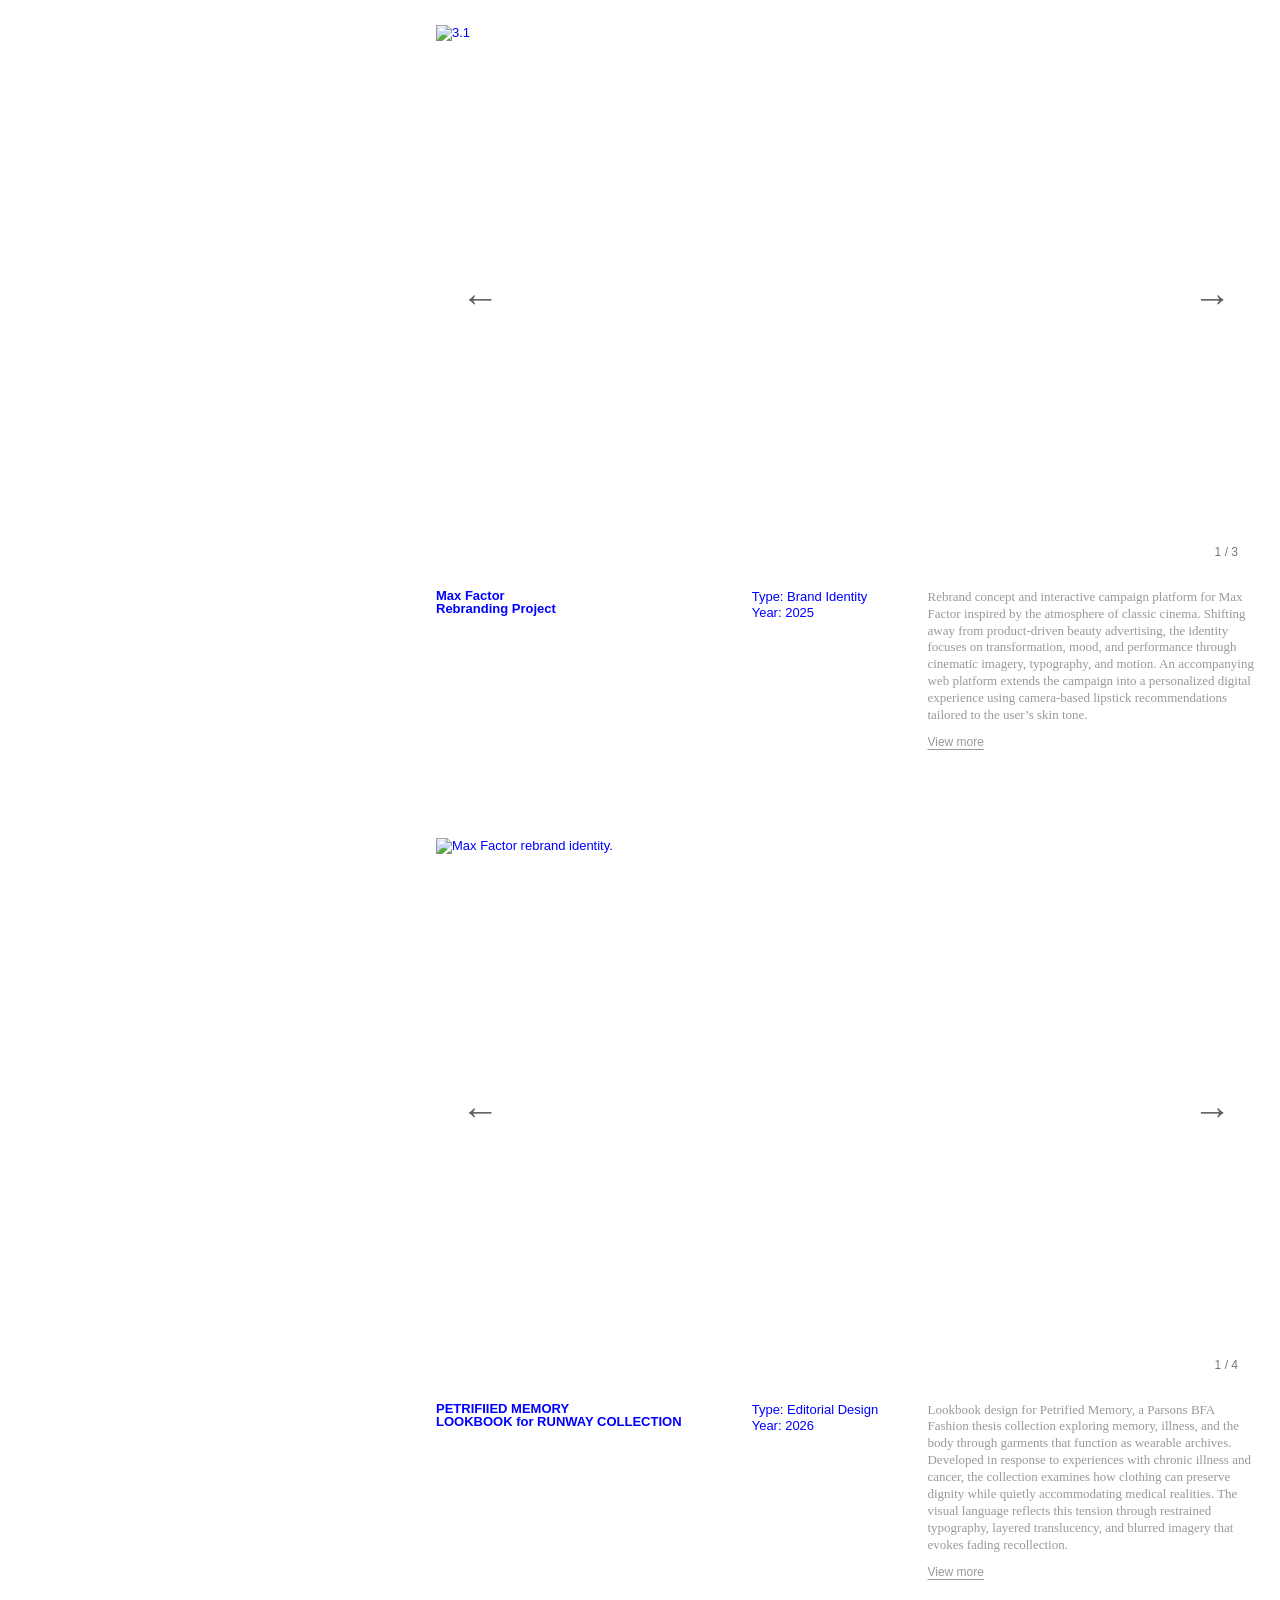
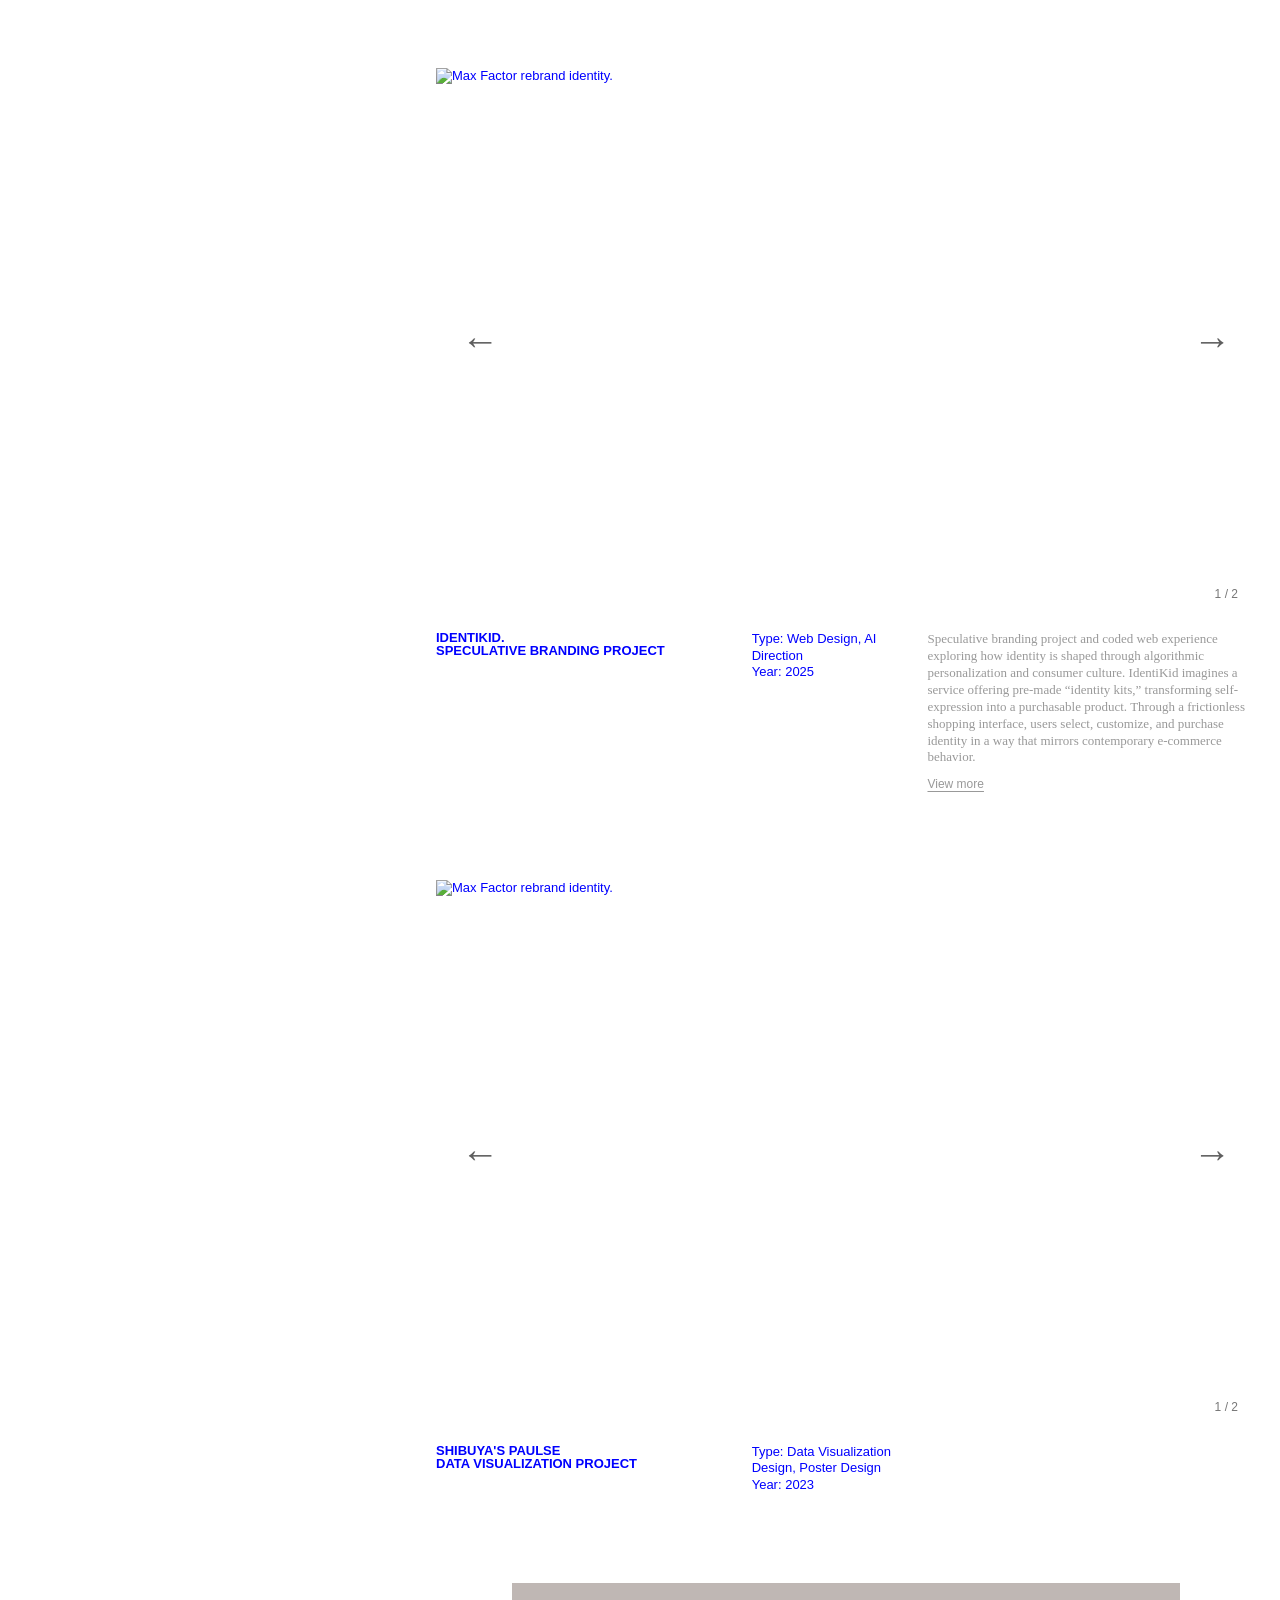
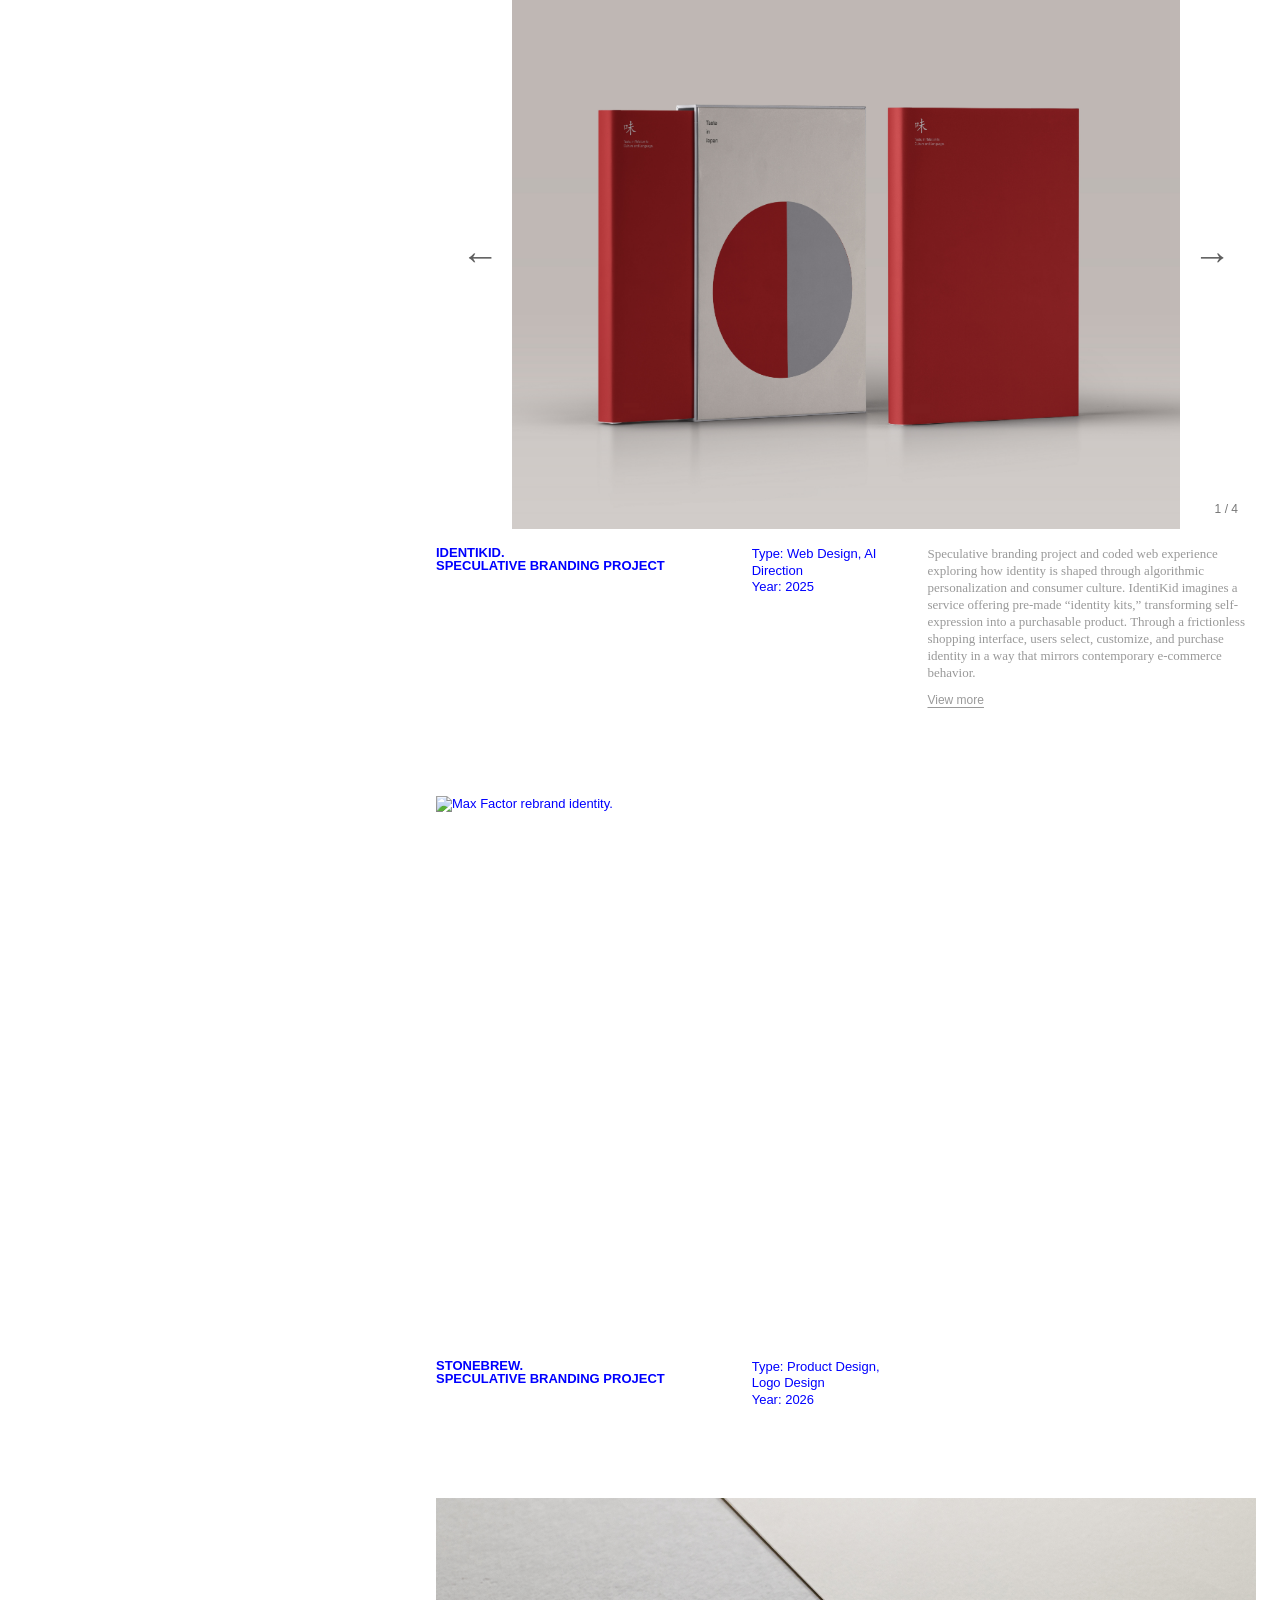
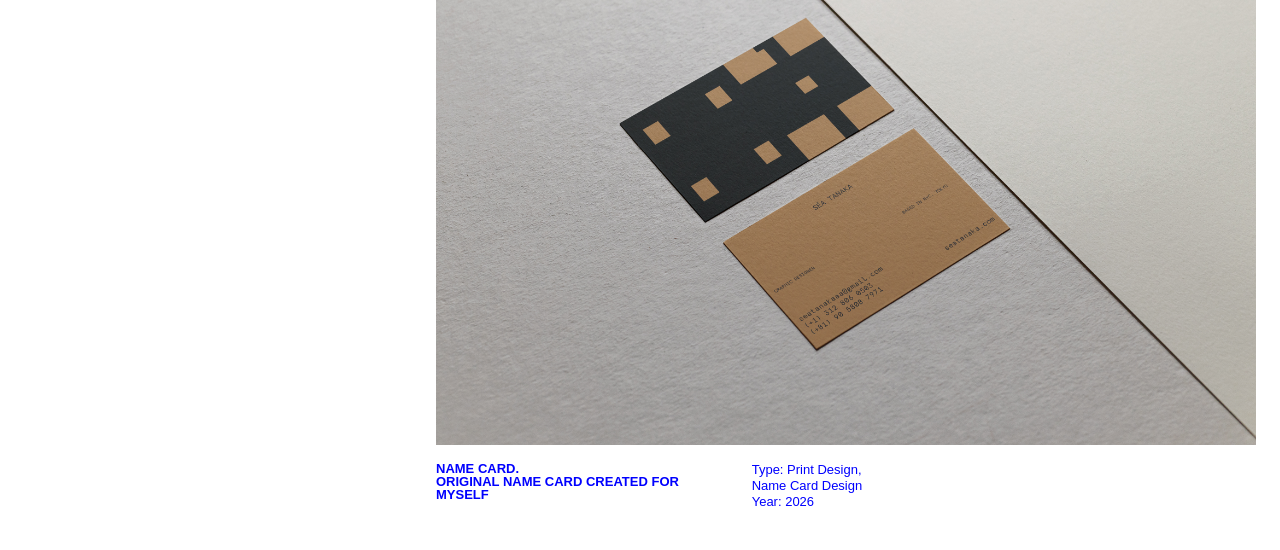
==== commit 9ec41823: "work.html" ====
--- a/work.html
+++ b/work.html
@@ -349,21 +349,21 @@
             <figure class="project-slide is-active">
               <img
                 src="Free Three Subway Station Poster Mockup.jpg"
-                alt="Max Factor rebrand identity."
+                alt="3.1"
               />
             </figure>
 
             <figure class="project-slide">
               <img
                 src="maxfactorweb.jpg"
-                alt="Max Factor packaging design."
+                alt="3.2"
               />
             </figure>
 
             <figure class="project-slide">
               <img
                 src="lga.jpg"
-                alt="Max Factor brand application."
+                alt="3.3"
               />
             </figure>
 
@@ -450,7 +450,7 @@
 
             <figure class="project-slide">
               <img
-                src="Screenshot 2026-05-10 at 2.46.54 AM.png"
+                src="page_3.png"
                 alt="Max Factor brand application."
               />
             </figure>
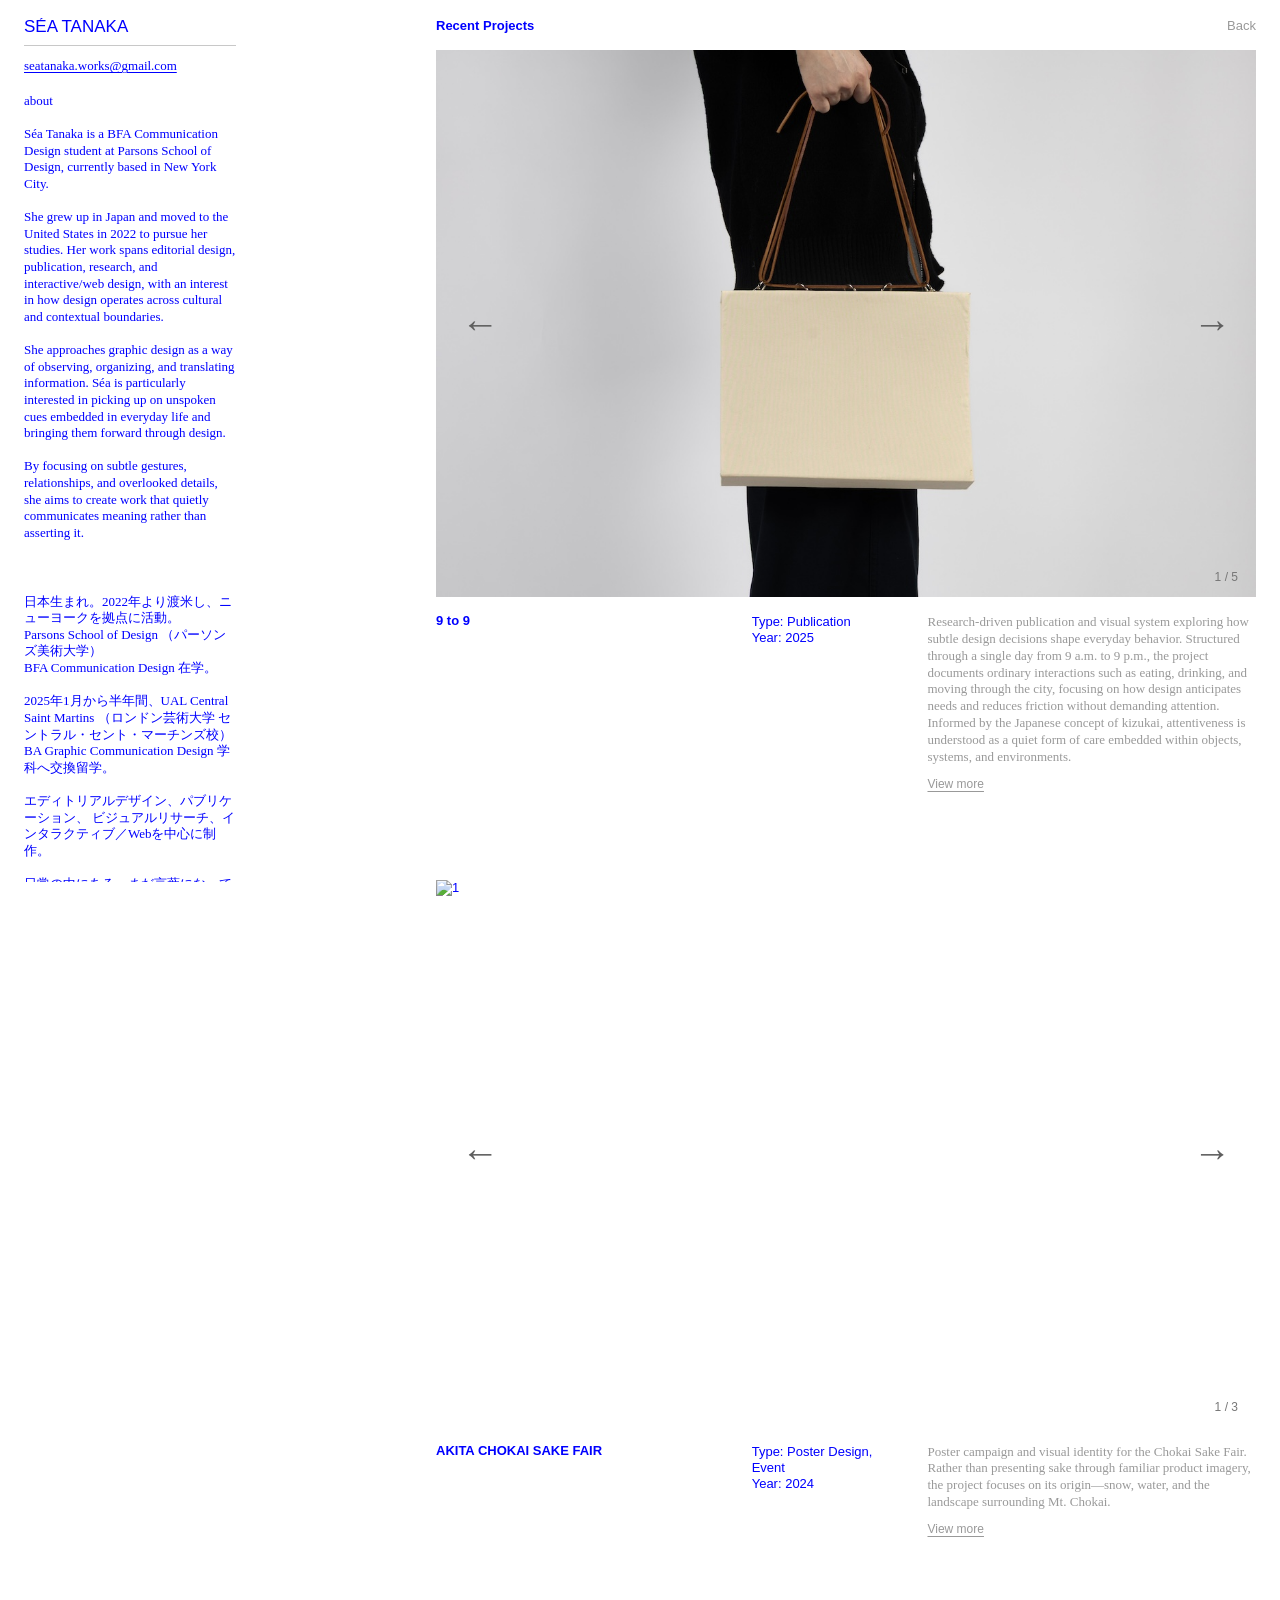
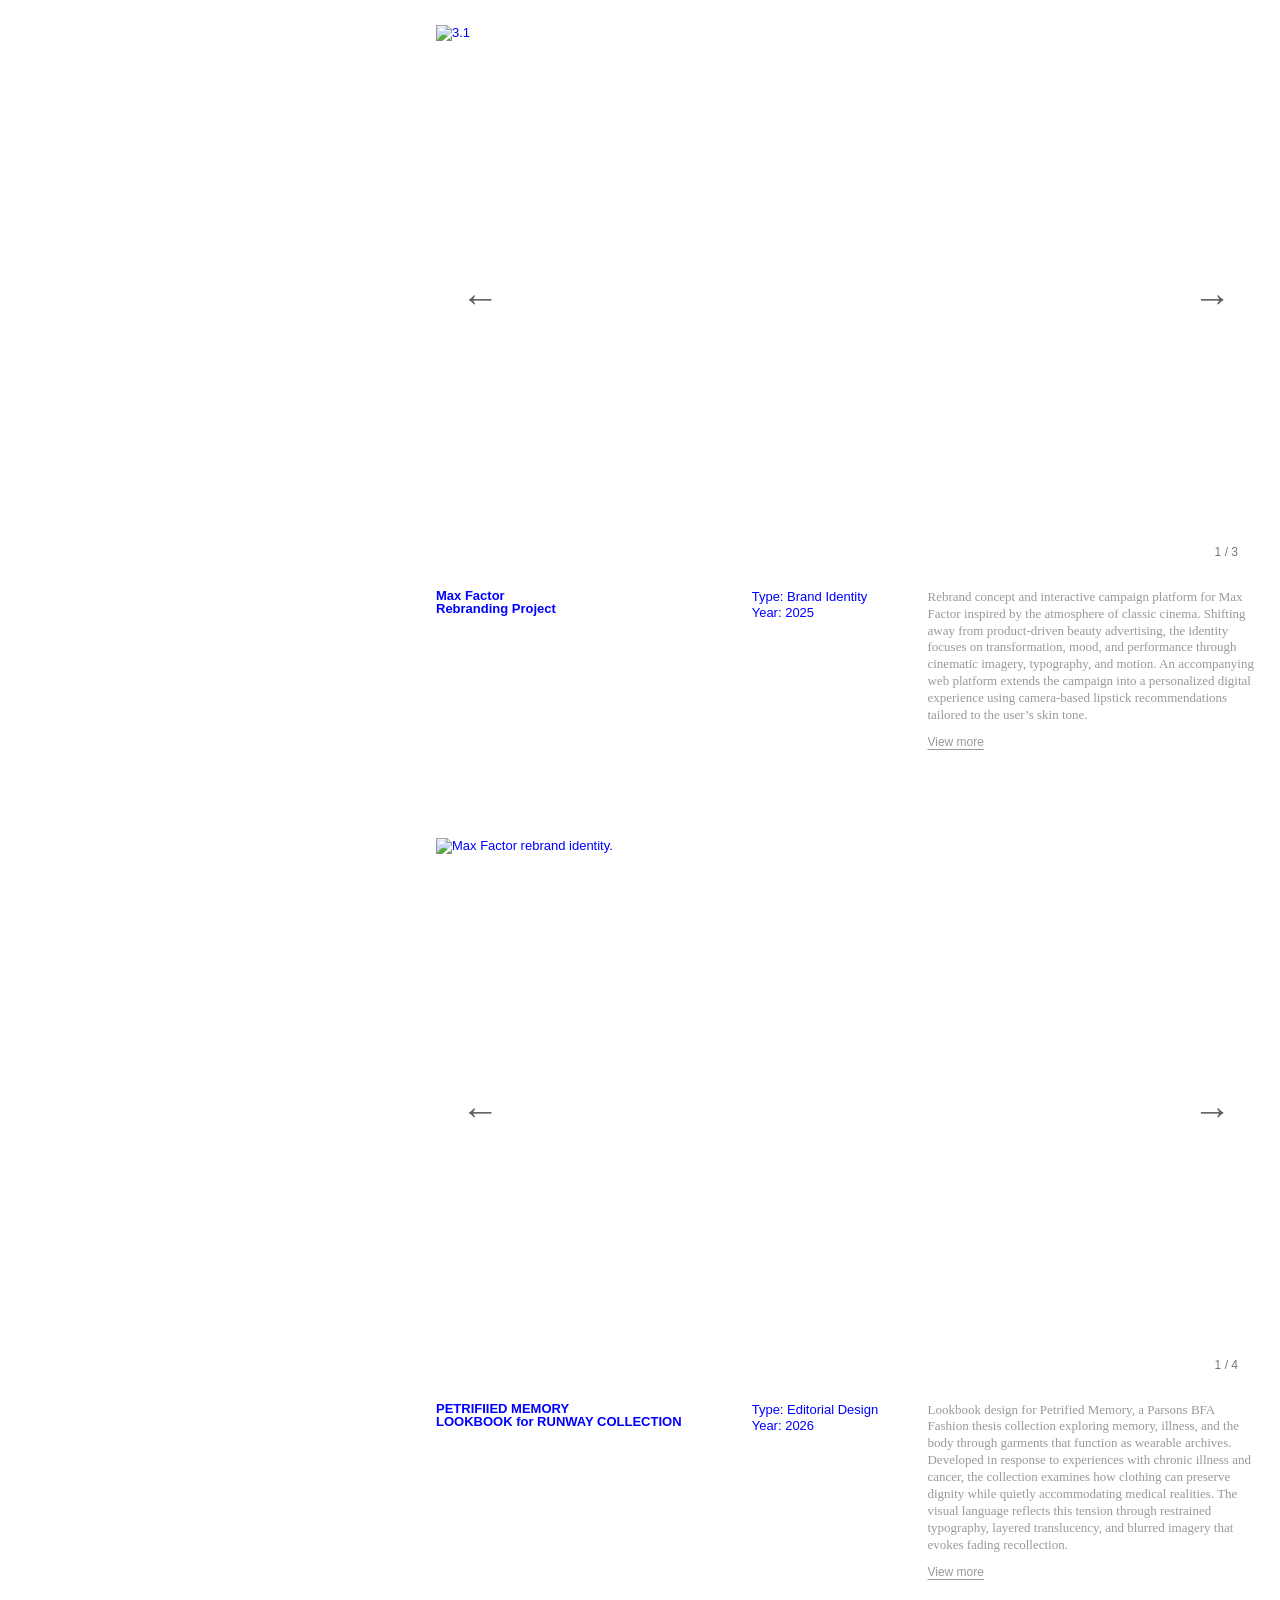
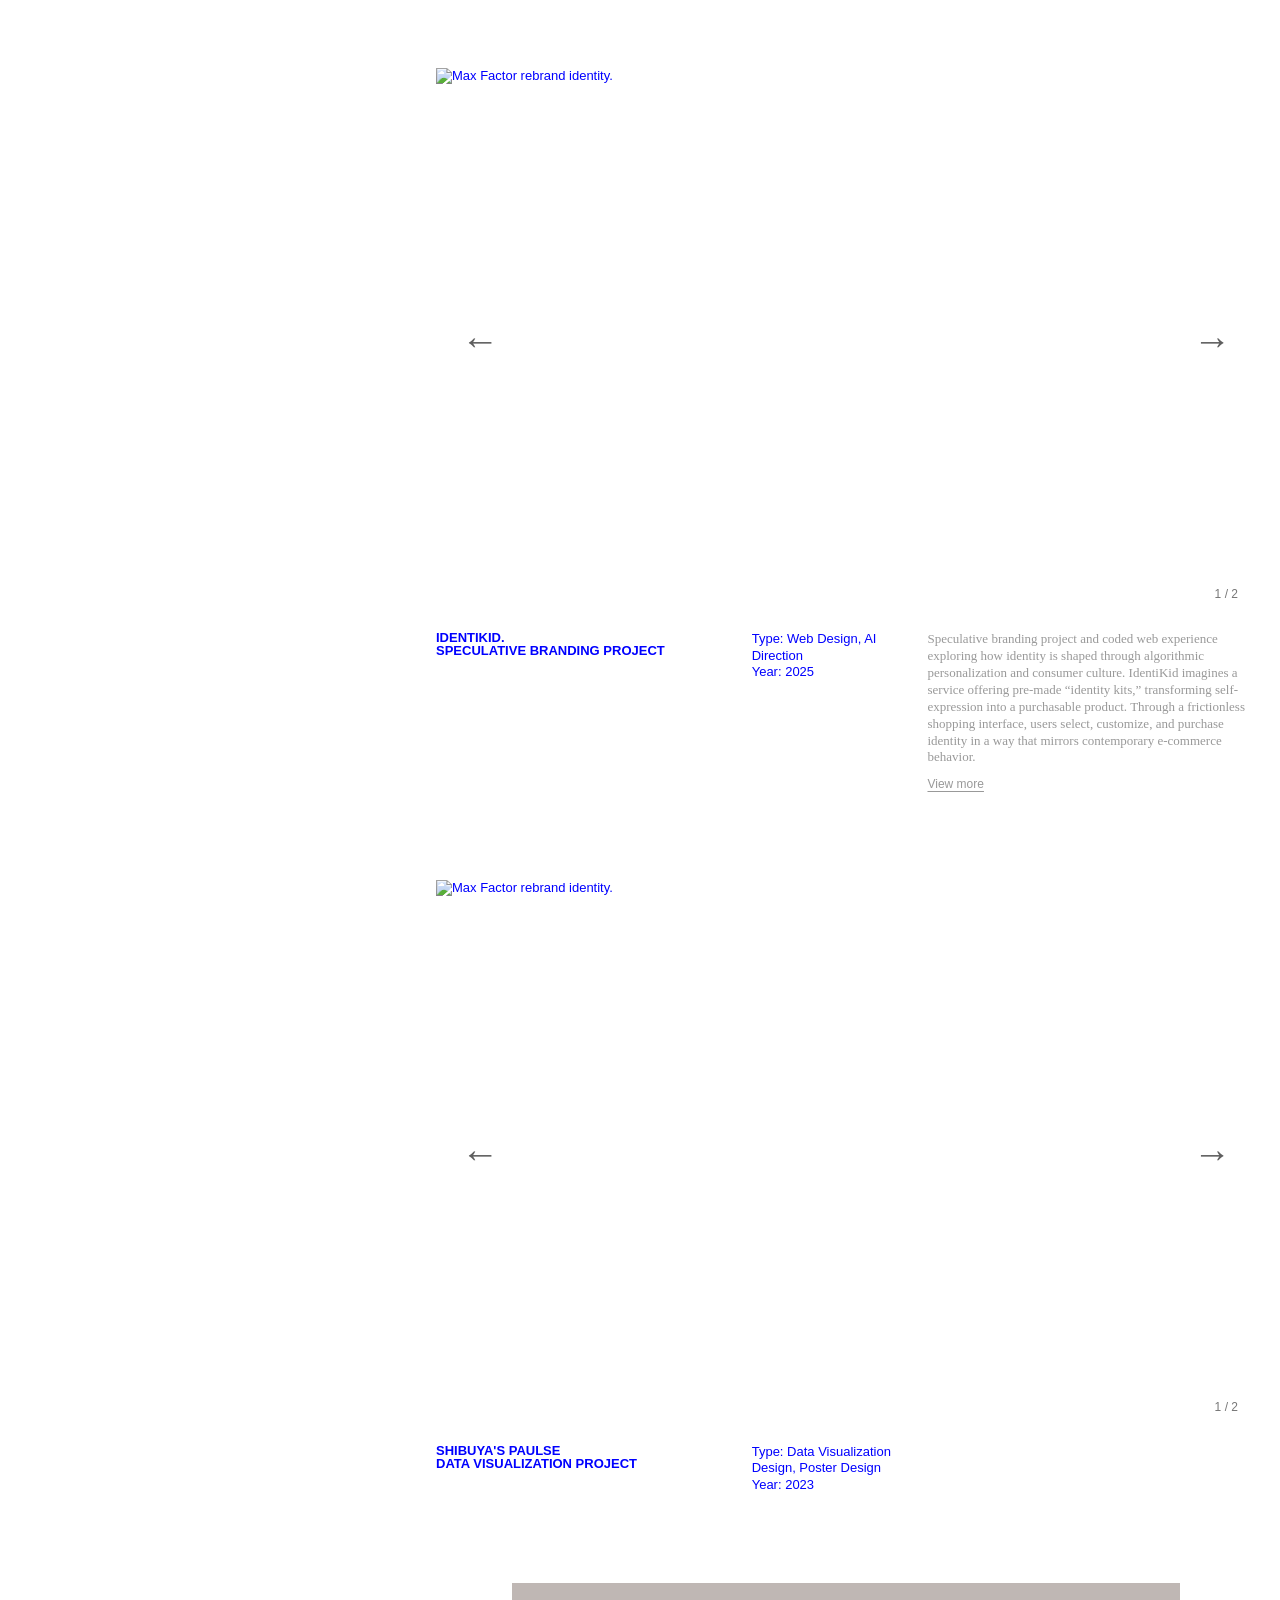
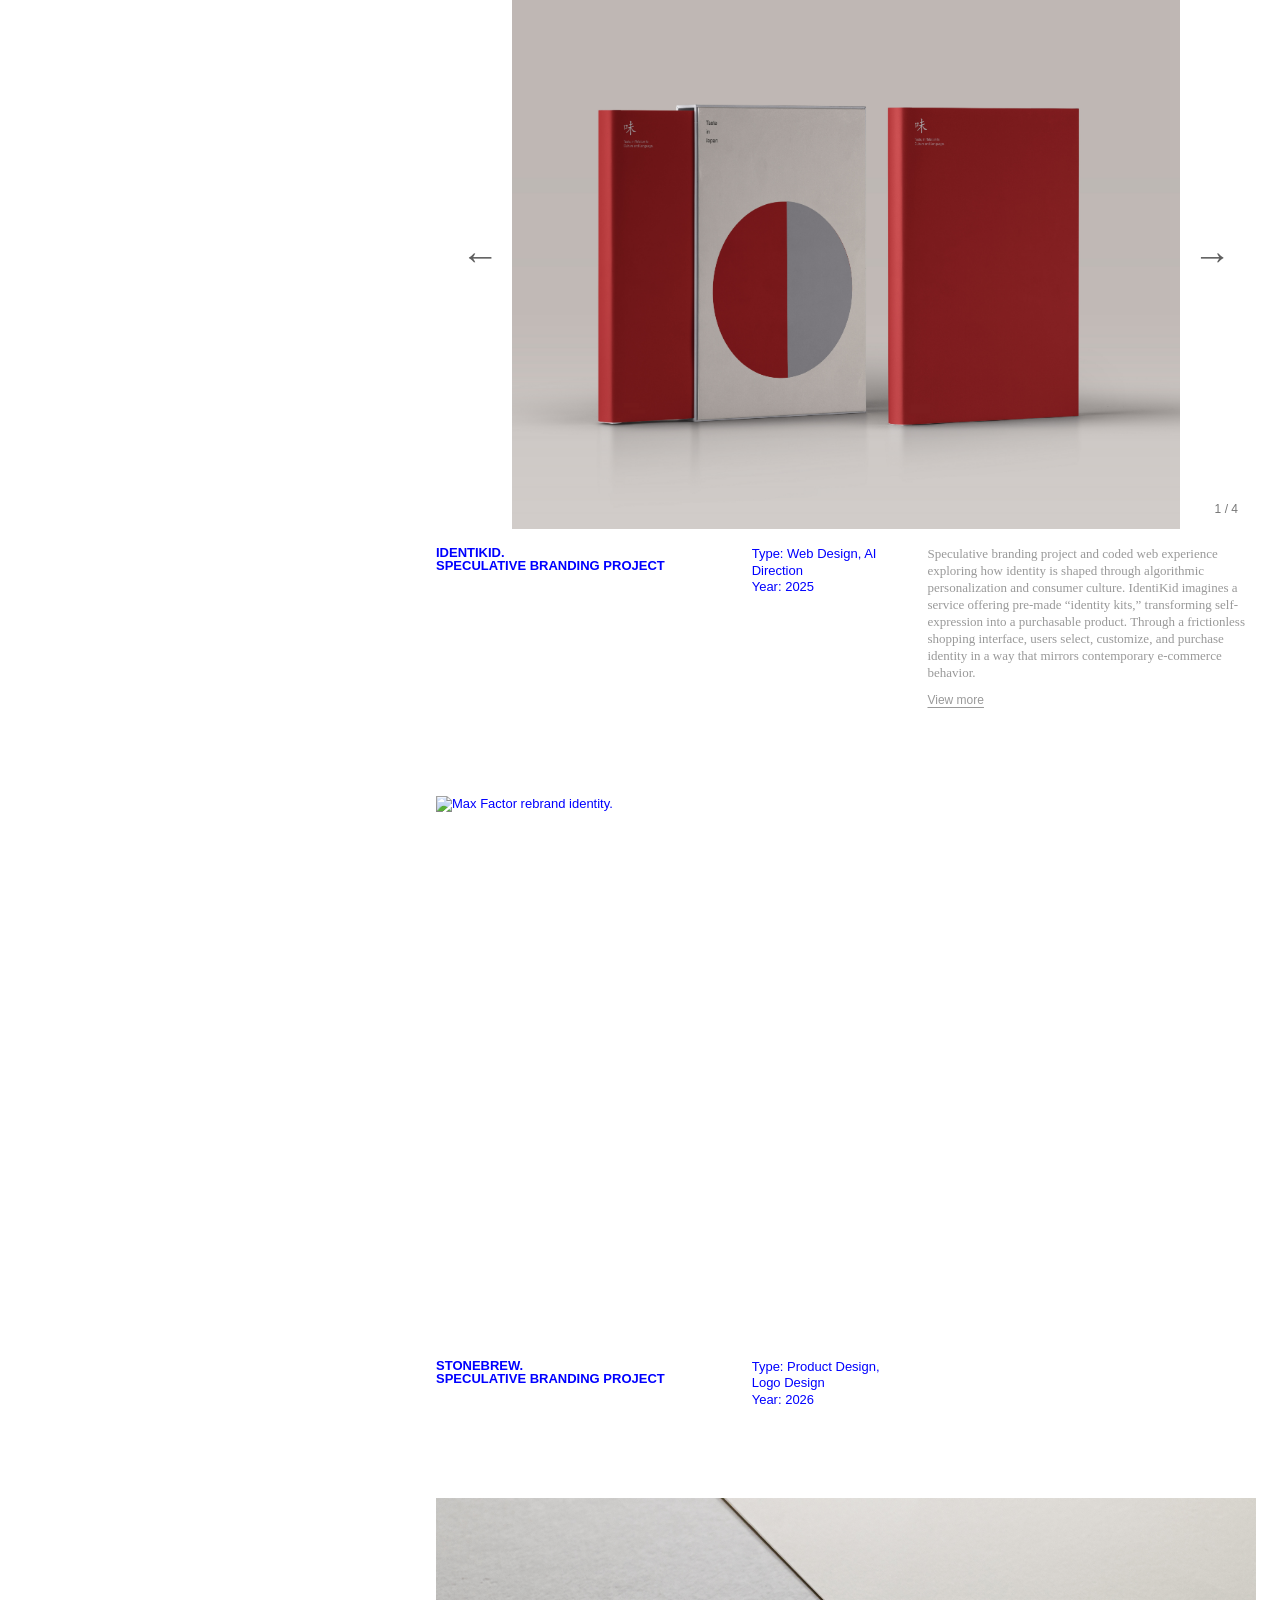
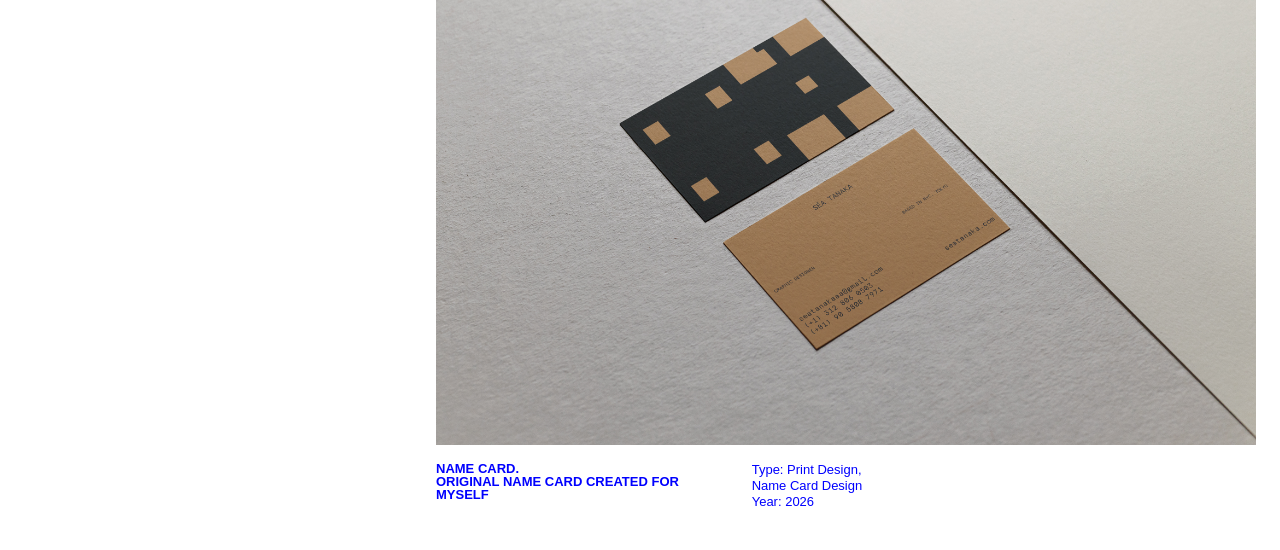
==== commit 543549cc: "work.html" ====
--- a/work.html
+++ b/work.html
@@ -35,7 +35,7 @@
 
         <div>
           <a href="mailto:seatanaka.work@gmail.com">
-            seatanaka.work@gmail.com
+            seatanaka.works@gmail.com
           </a>
         </div>
 
@@ -76,8 +76,7 @@
 
         <p>
           日本生まれ。2022年より渡米し、ニューヨークを拠点に活動。
-
-          <br /><br />
+<br>
 
           Parsons School of Design
           （パーソンズ美術大学）<br />
@@ -96,10 +95,9 @@
 
           <br /><br />
 
-          日常の中にある言語化されていない気配や関係性に着目し、
-          それらを視覚的な構造として立ち上げることに関心がある。
-          主張するのではなく、静かに意味が伝わるデザインを
-          志向している。
+          日常の中にある、まだ言葉になっていない感覚や人との関係性に興味があります。
+そうした目には見えにくいものを、デザインを通して形にすることを考えています。<br> 強く主張するのではなく、見る人に自然と伝わるような表現を目指しています。
+
         </p>
 
       </section>
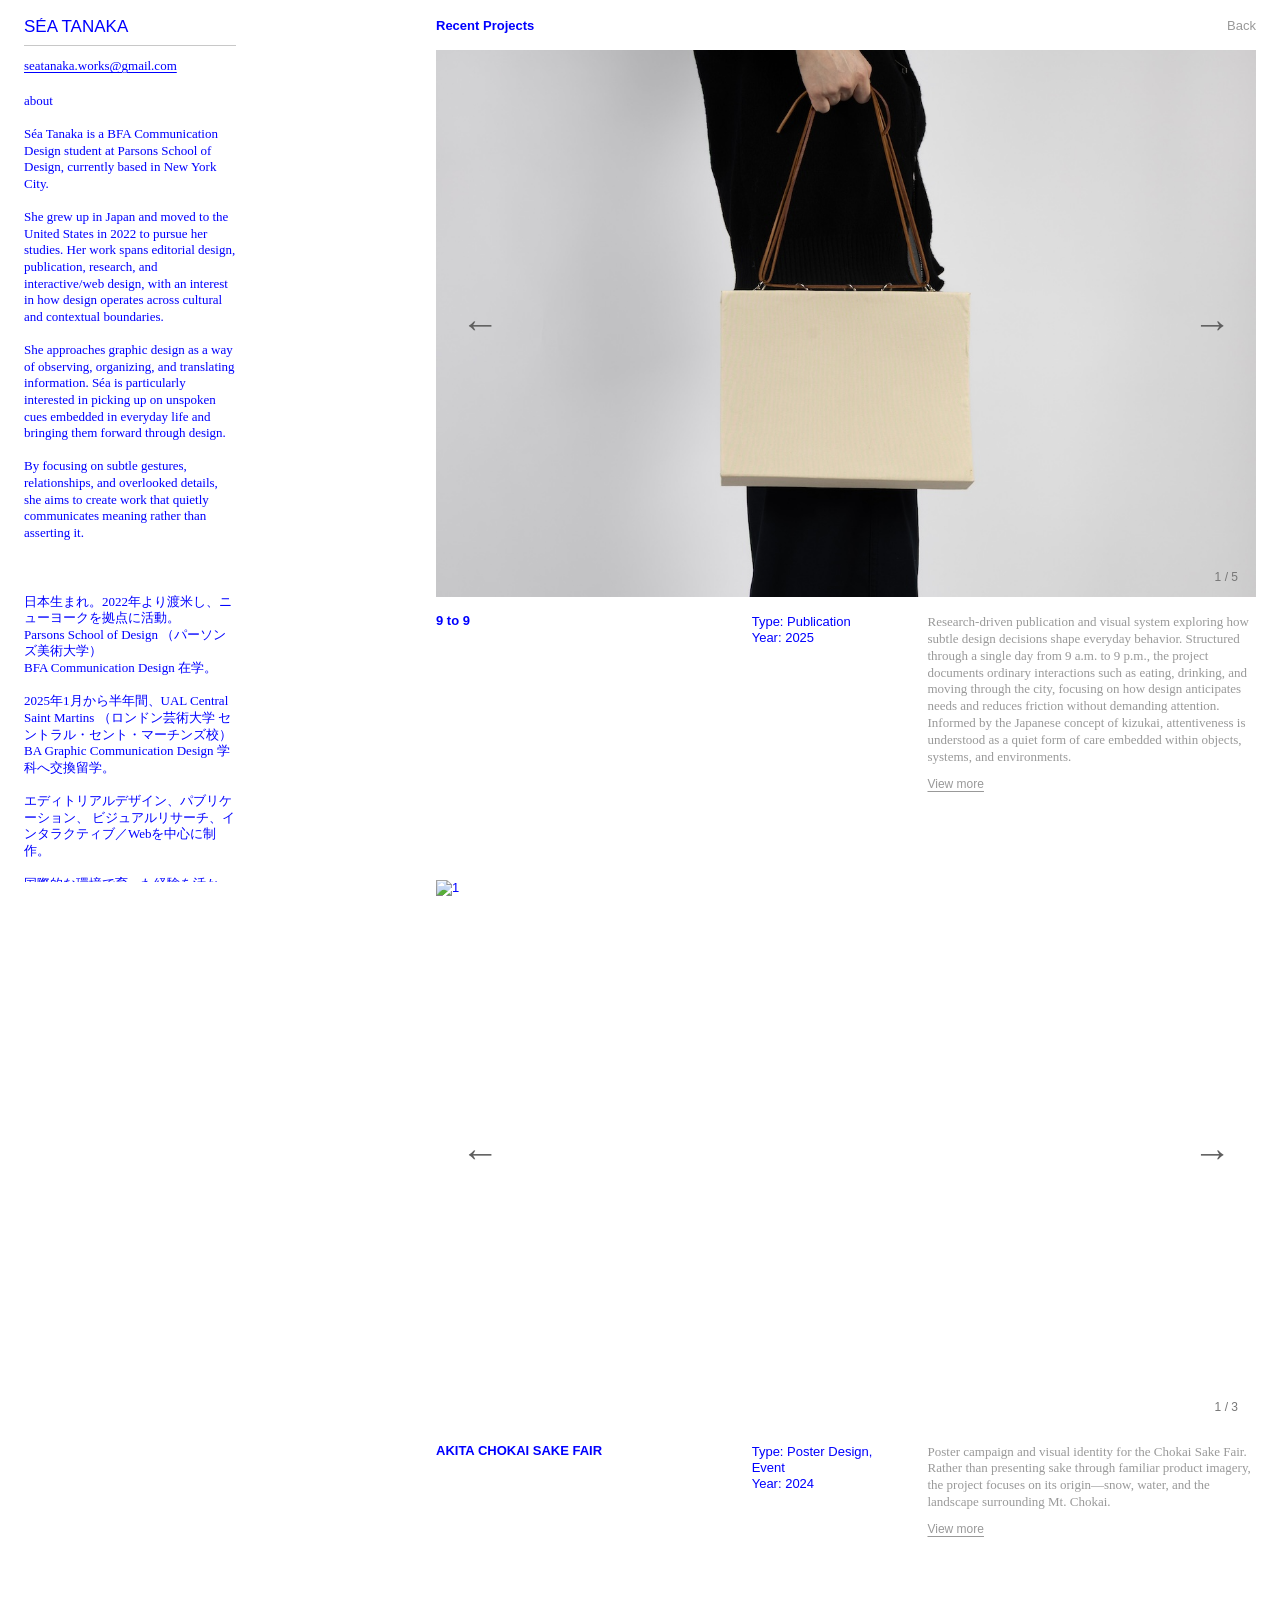
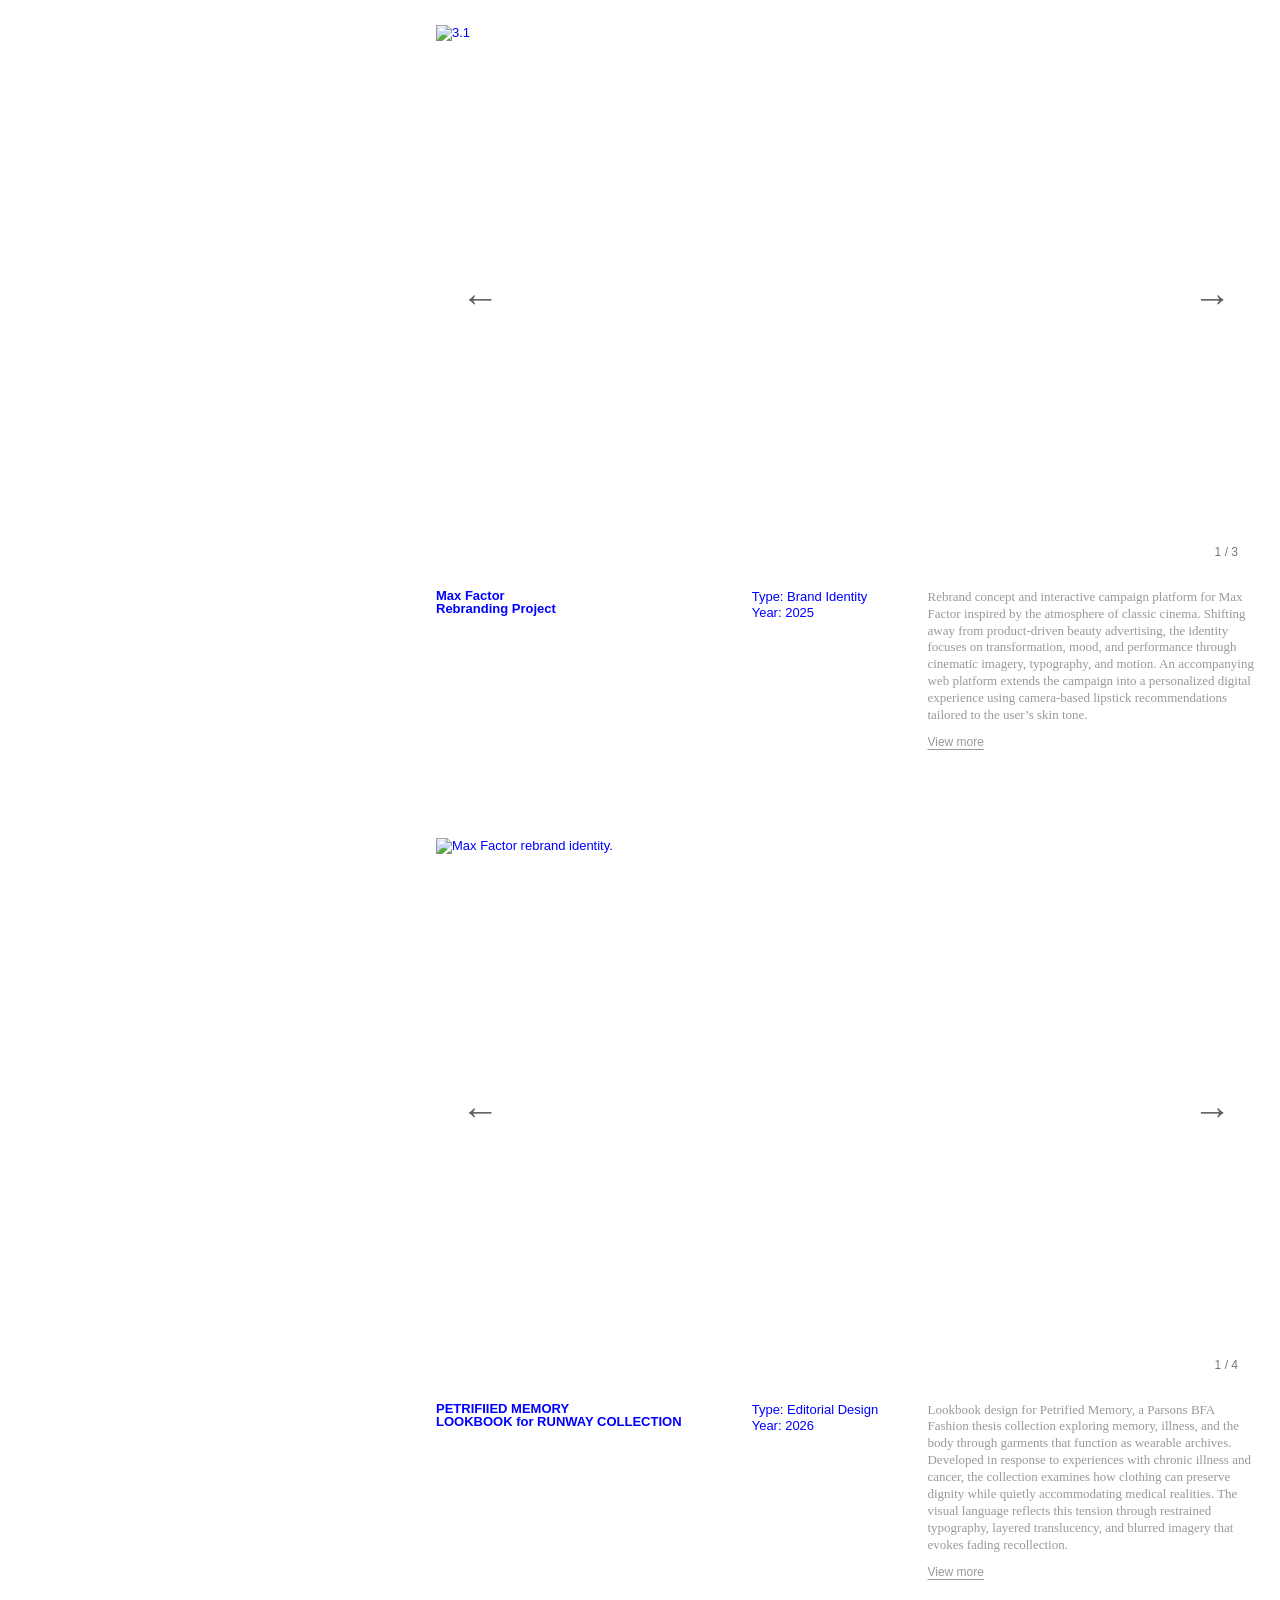
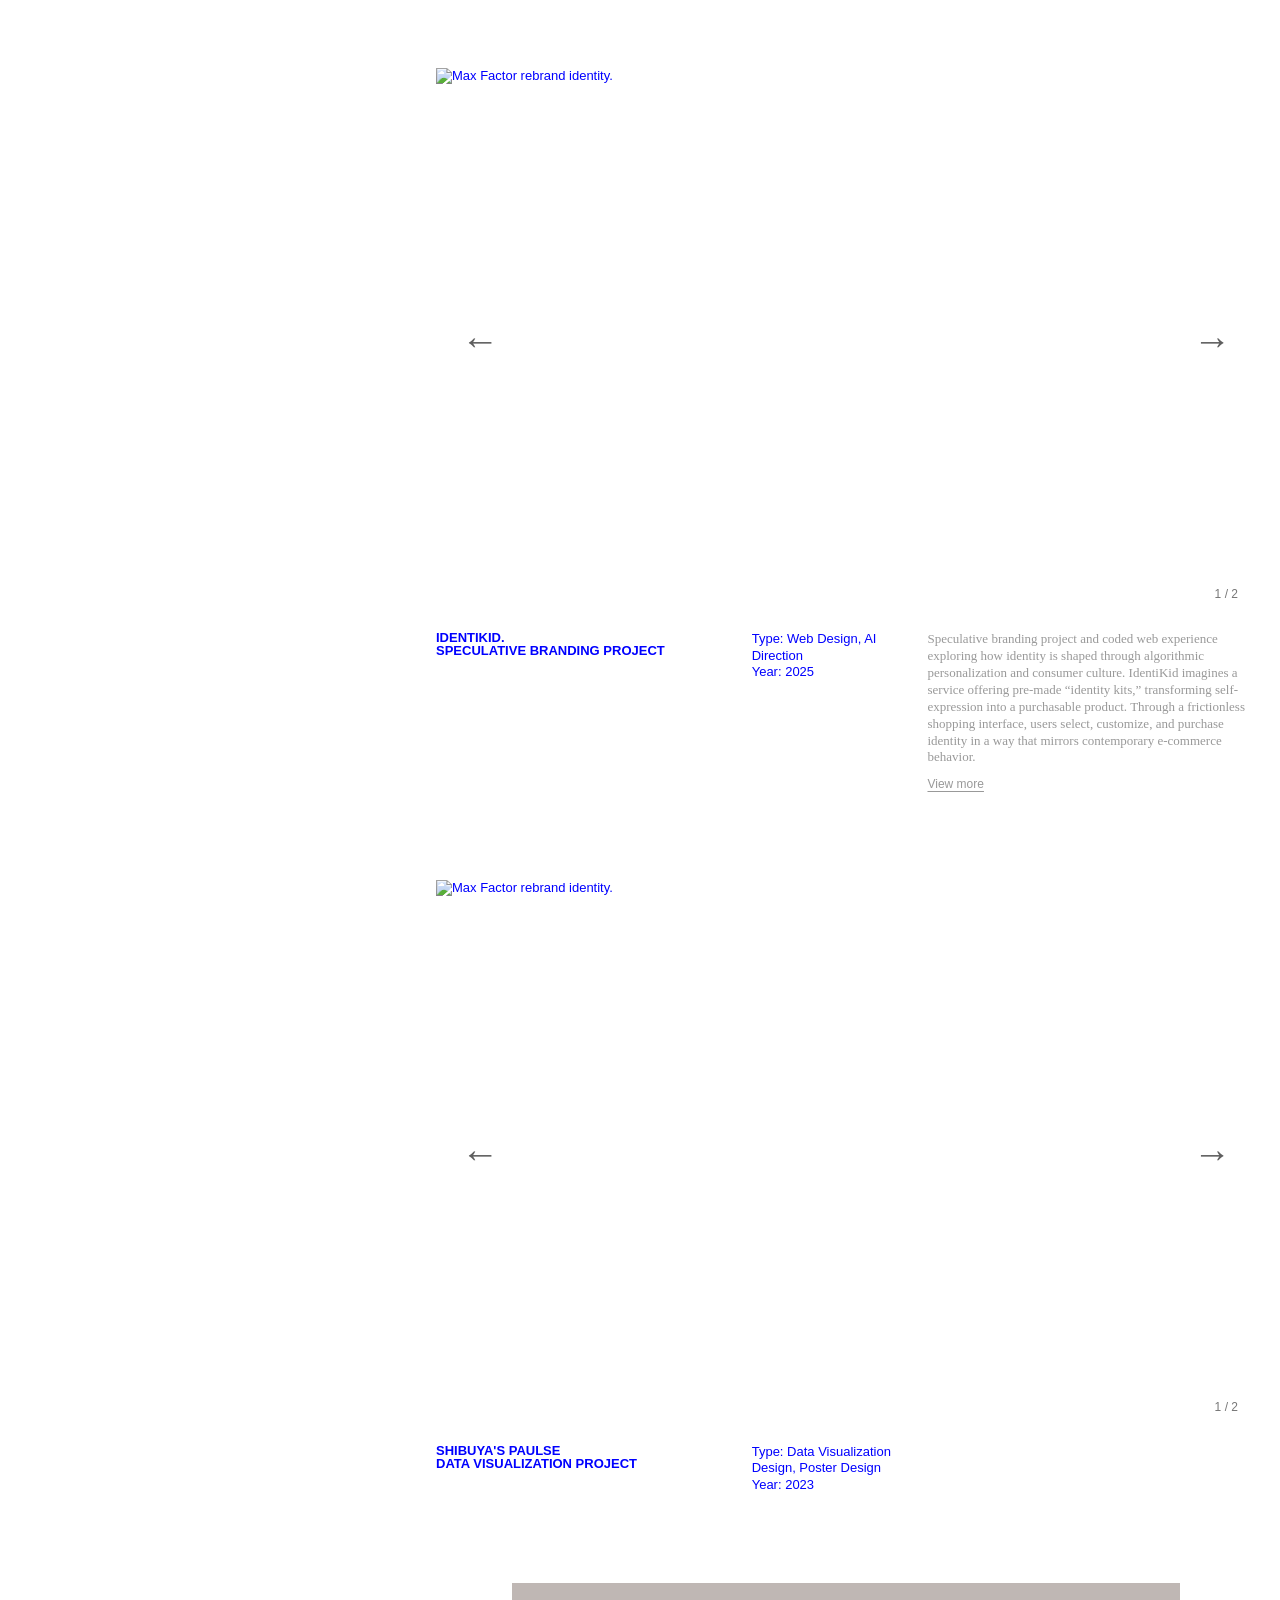
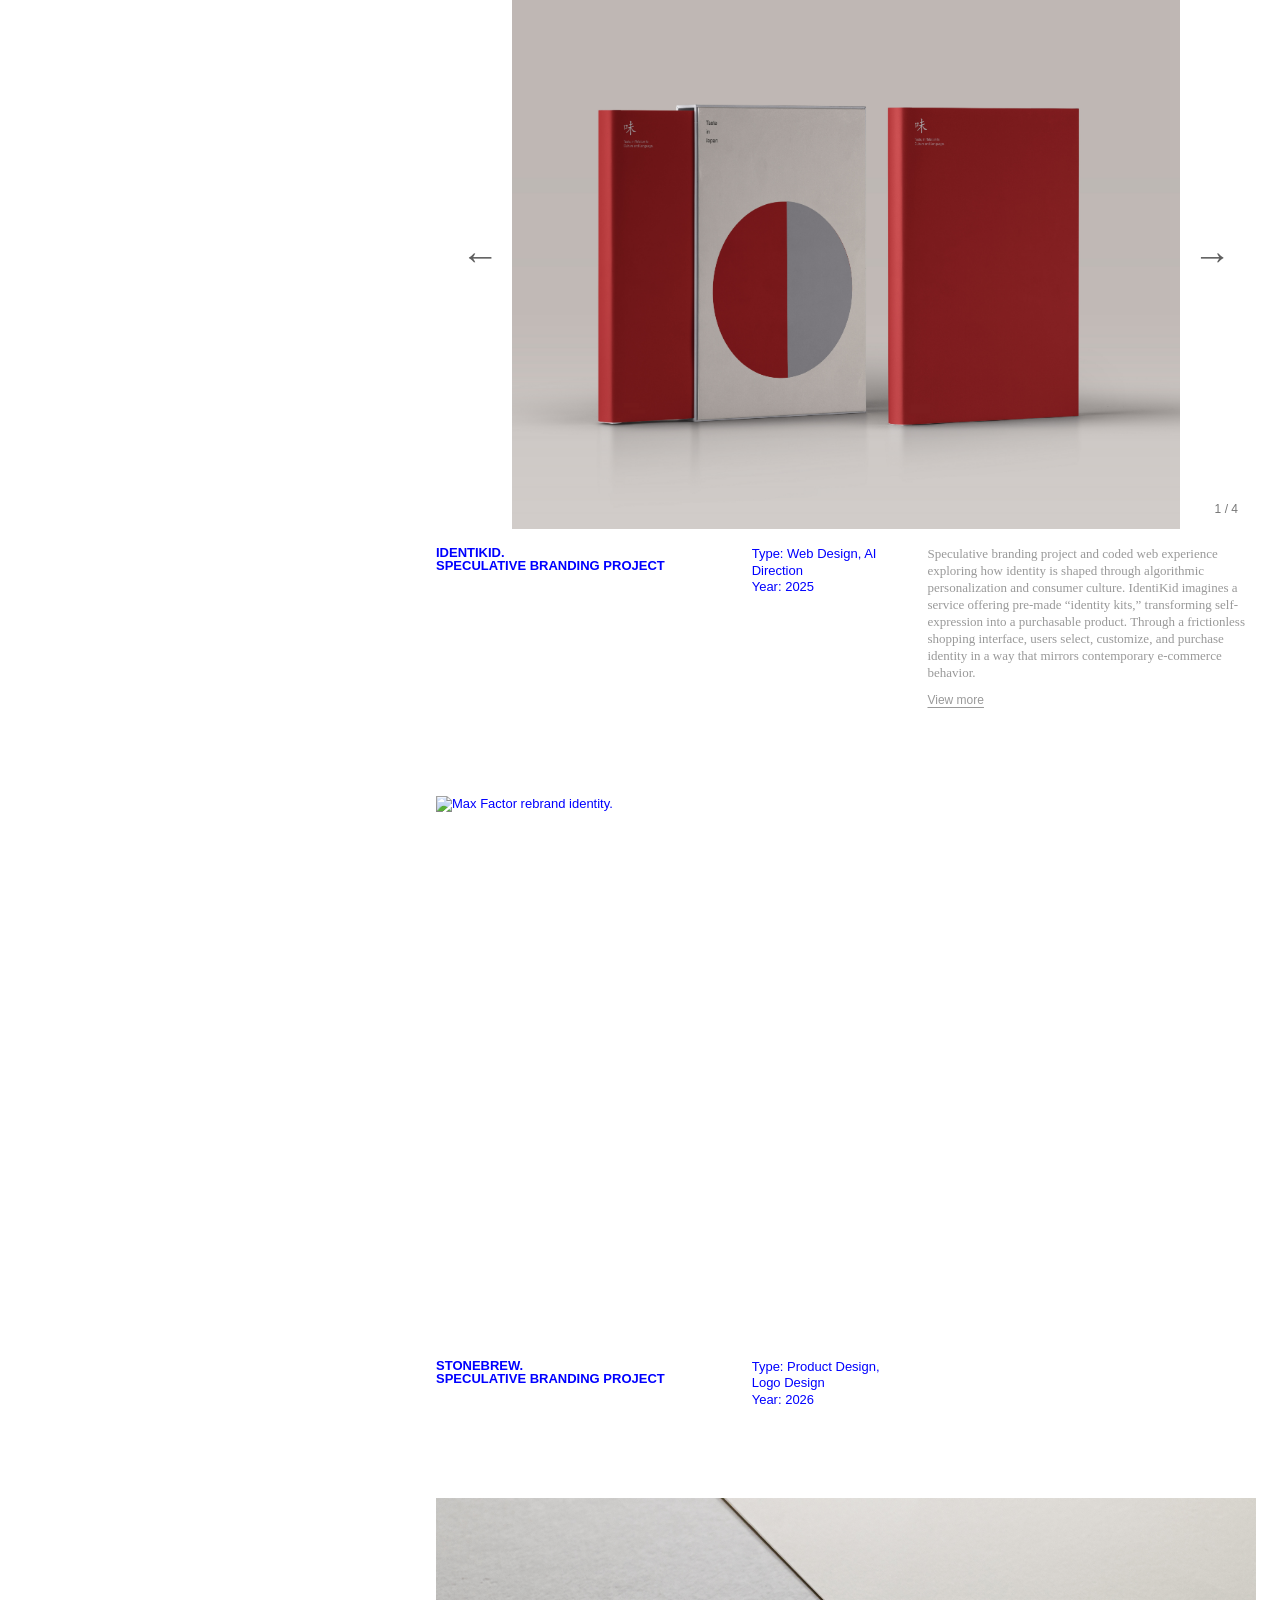
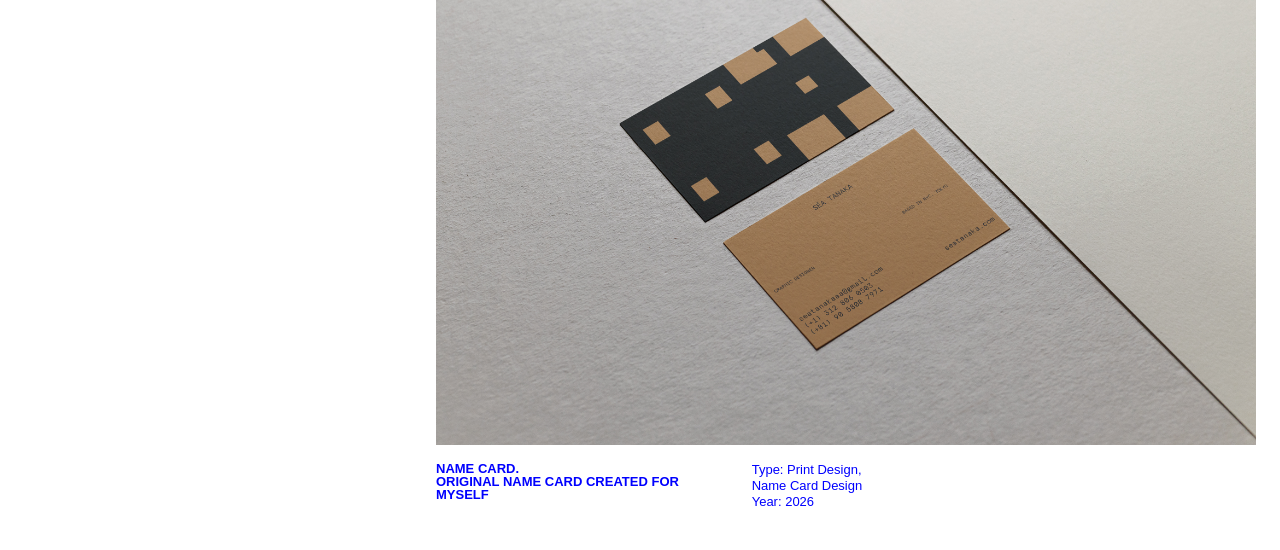
==== commit 6e8c9b40: "work.html" ====
--- a/work.html
+++ b/work.html
@@ -95,9 +95,7 @@
 
           <br /><br />
 
-          日常の中にある、まだ言葉になっていない感覚や人との関係性に興味があります。
-そうした目には見えにくいものを、デザインを通して形にすることを考えています。<br> 強く主張するのではなく、見る人に自然と伝わるような表現を目指しています。
-
+          国際的な環境で育った経験を活かし、日常の中にある言語化されていない気配や関係性に着目。強く主張するのではなく、見る人に自然と伝わるような表現を目指す作品を制作しています。
         </p>
 
       </section>
@@ -120,7 +118,6 @@
             Graphic Communication Design<br />
             Study Abroad, 2025
           </p>
-        </div>
 
       </section>
 
@@ -142,7 +139,6 @@
             Interactive Design<br />
             Video
           </p>
-        </div>
 
       </section>
 
